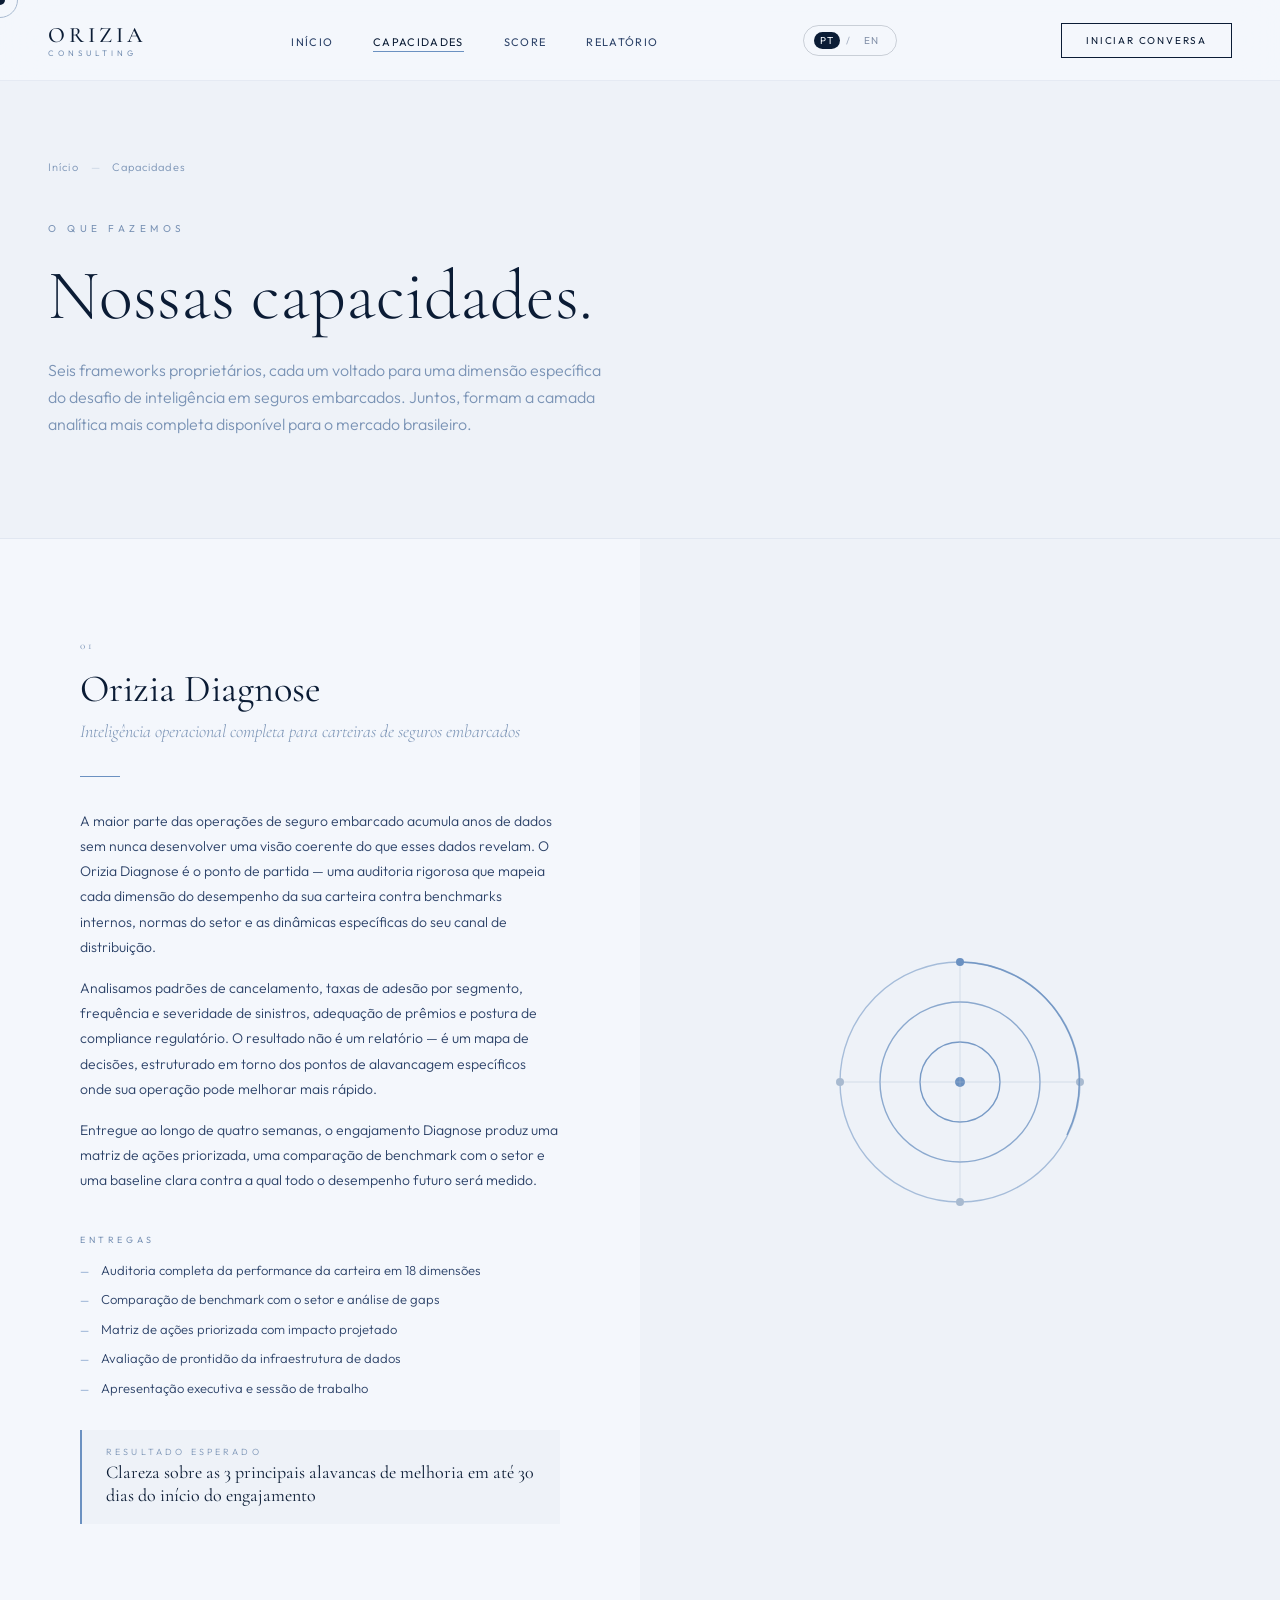
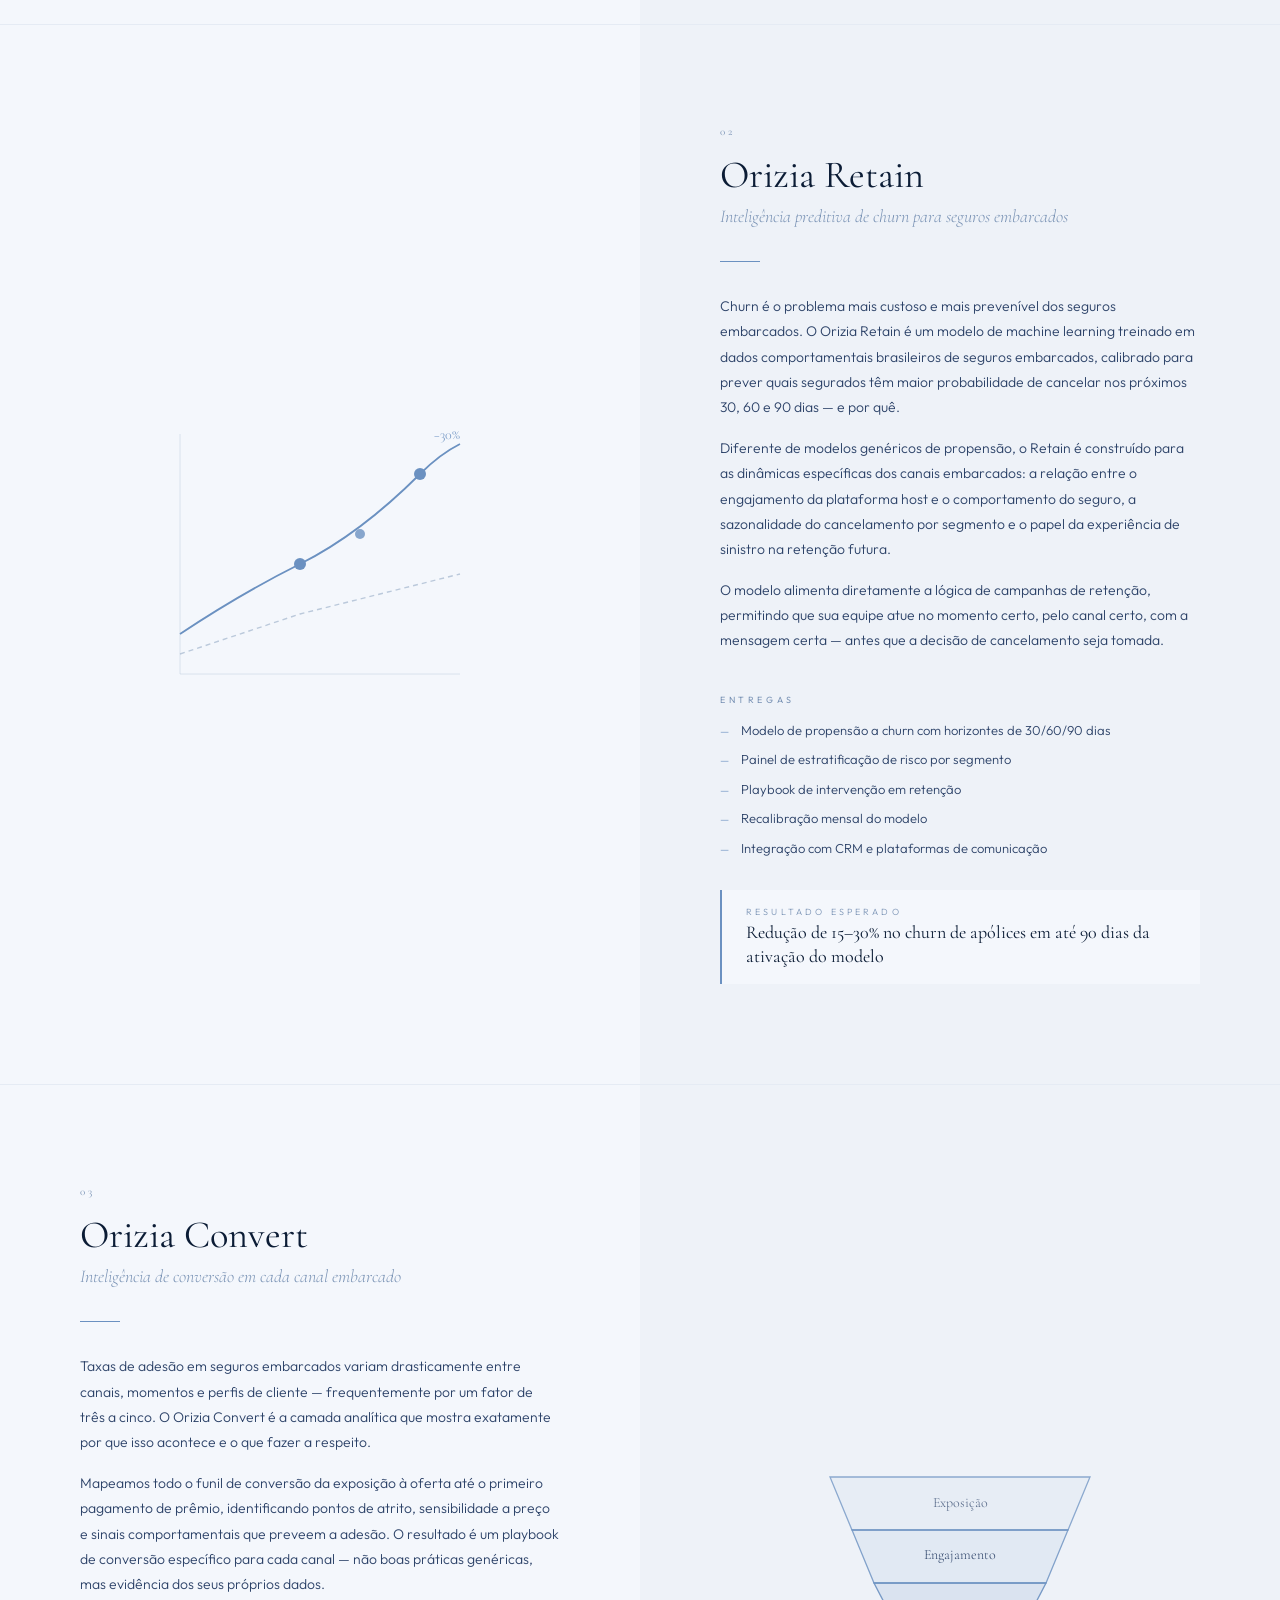
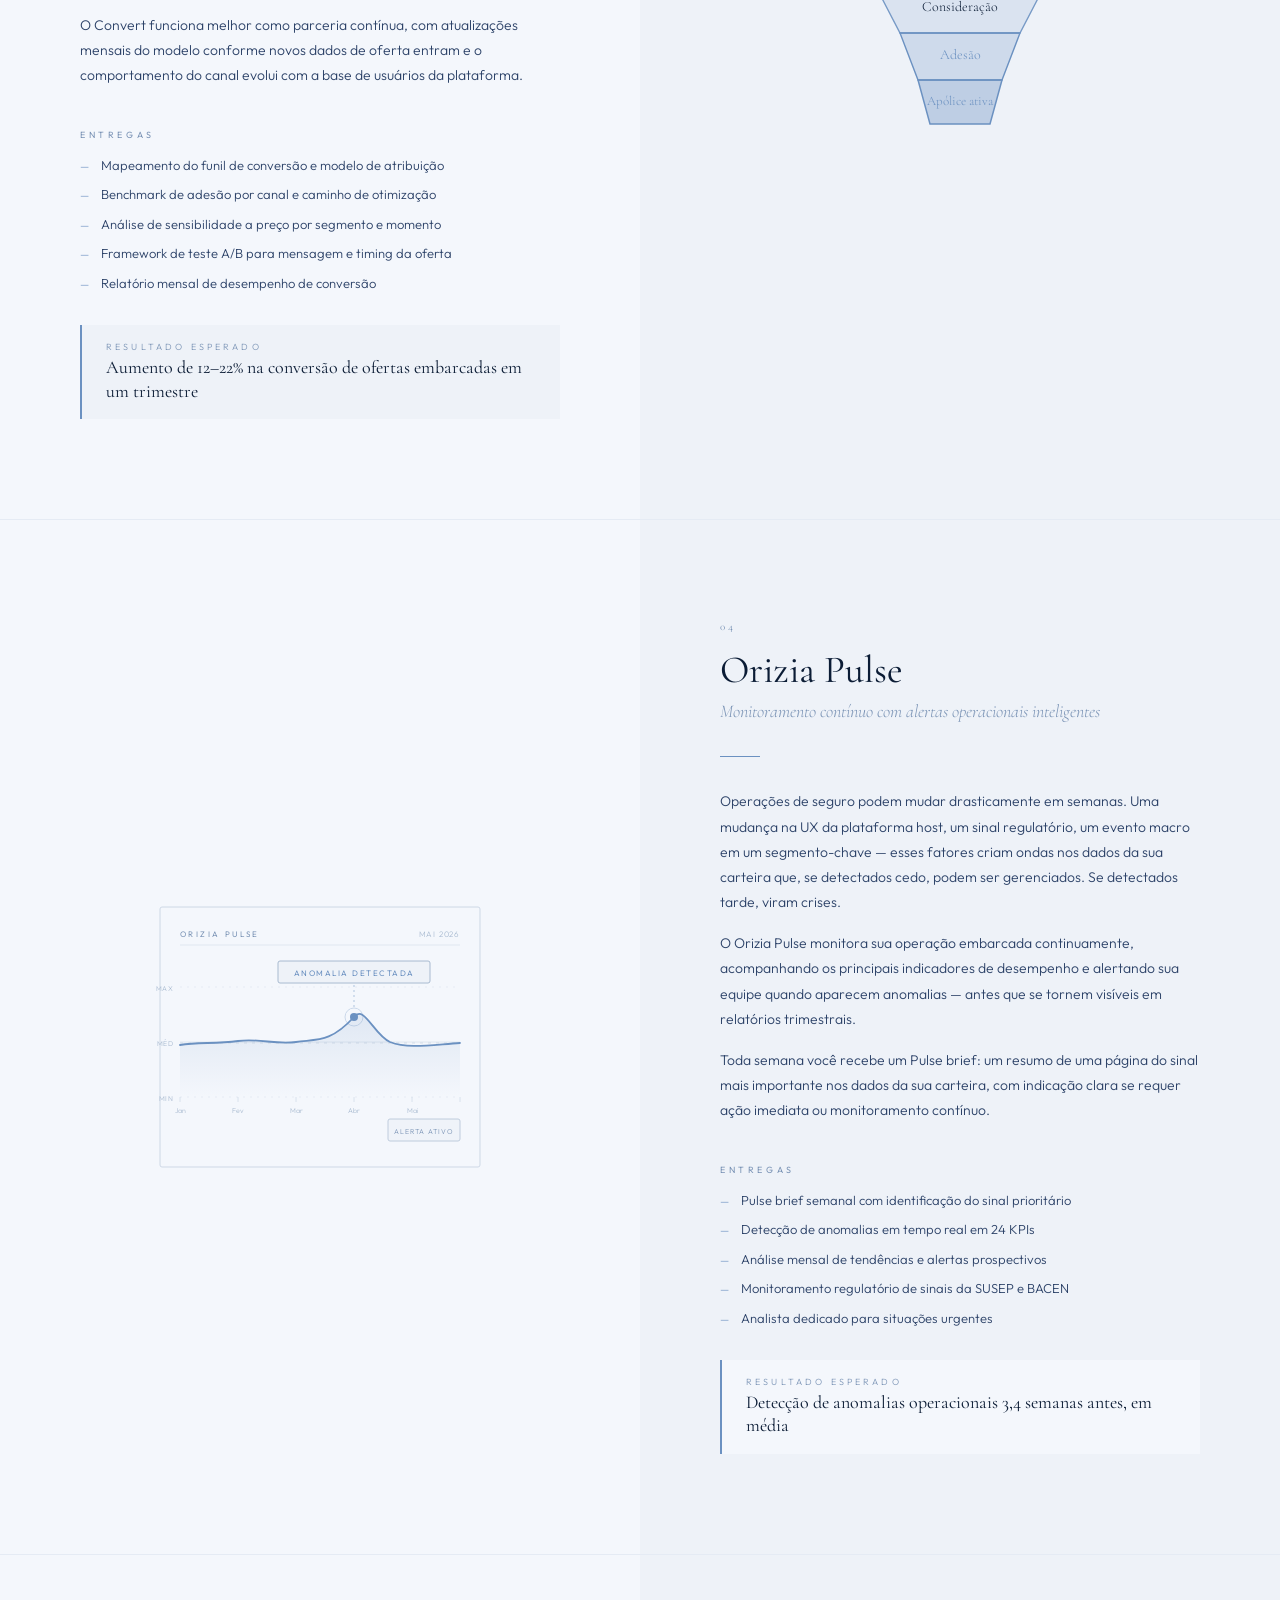
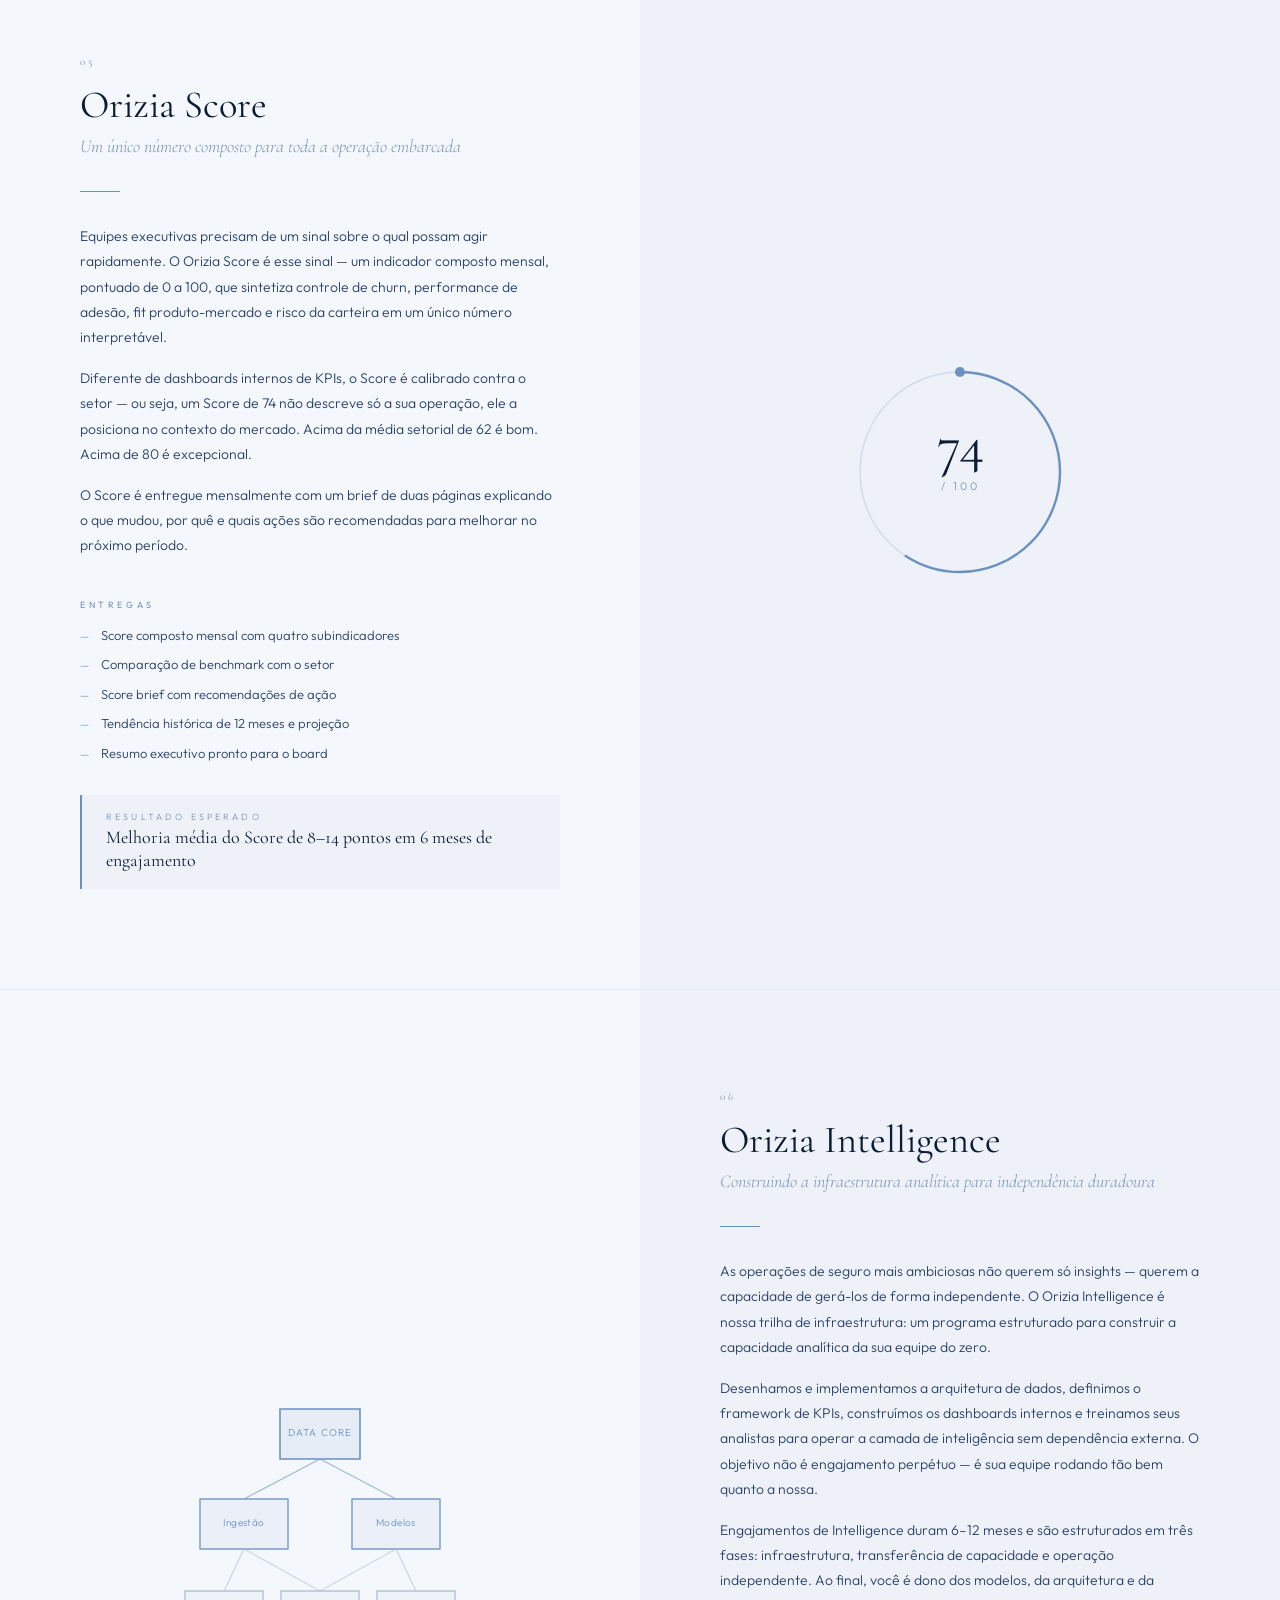
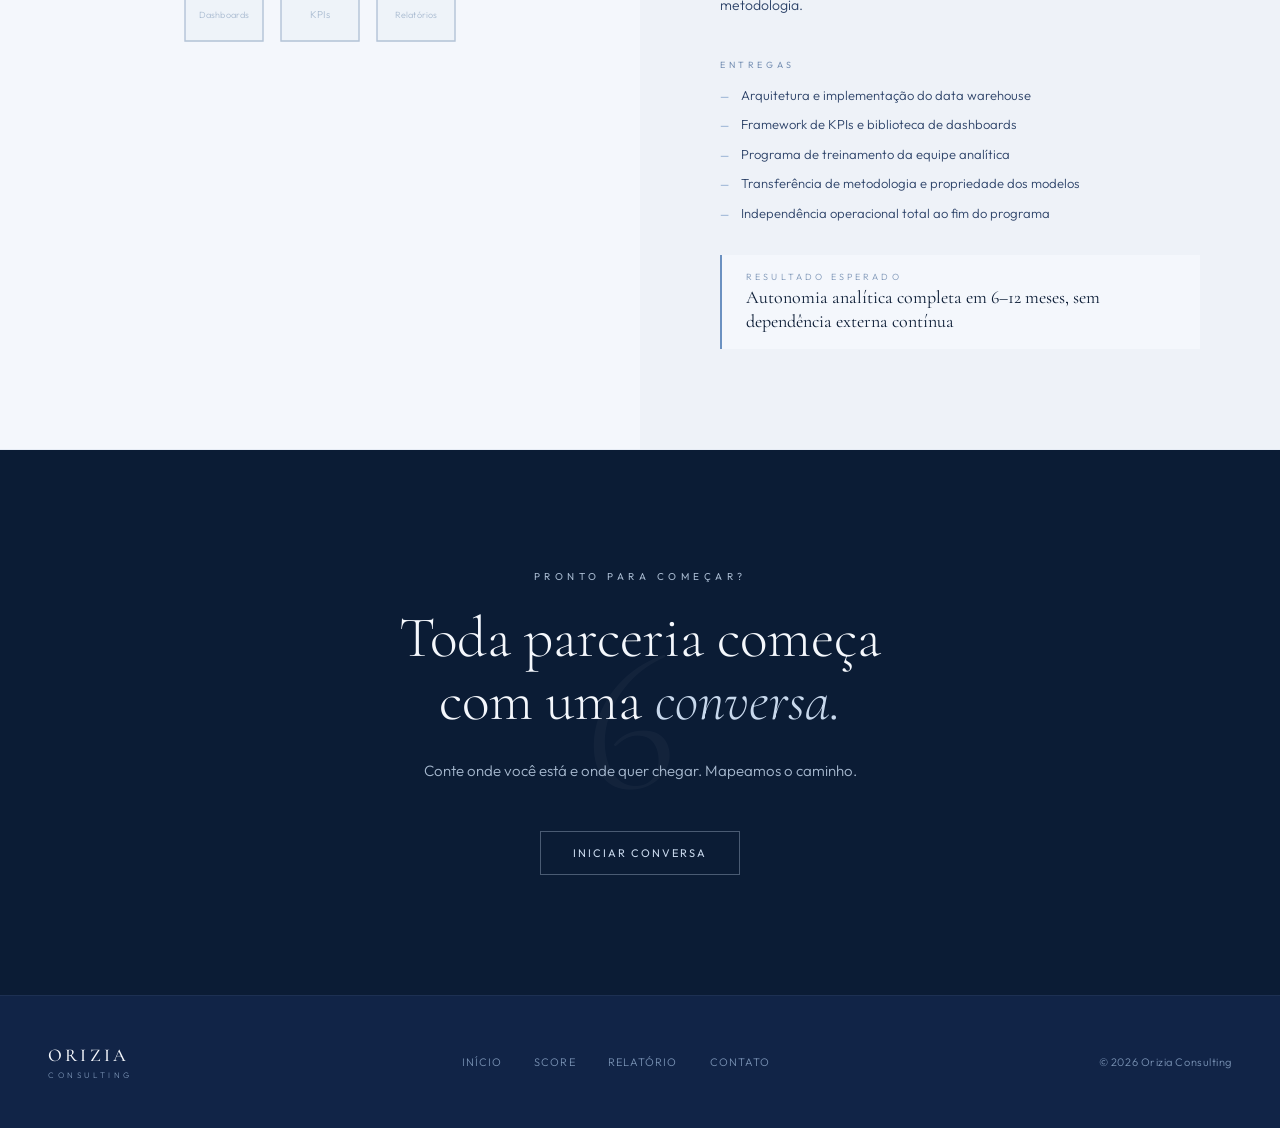
==== pages/capabilities.html @ e95c4259 "feat: initial release — Orizia Consulting website" ====
<!DOCTYPE html>
<html lang="pt-BR">
<head>
  <meta charset="UTF-8">
  <meta name="viewport" content="width=device-width, initial-scale=1.0">
  <title>Nossas Capacidades — Orizia Consulting</title>
  <meta name="description" content="Seis frameworks proprietários para inteligência em seguros embarcados no Brasil.">
  <style>
    :root{--navy:#0B1C35;--cream:#EEF2F8;--white:#F4F7FC;--text-dark:#0B1C35;--text-muted:#7A93B5}
    *,*::before,*::after{box-sizing:border-box;margin:0;padding:0}
    html{cursor:none}
    body{font-family:'Outfit',sans-serif;background:var(--cream)}
  </style>
  <link rel="preconnect" href="https://fonts.googleapis.com">
  <link rel="preconnect" href="https://fonts.gstatic.com" crossorigin>
  <link rel="stylesheet" href="https://fonts.googleapis.com/css2?family=Cormorant+Garamond:ital,wght@0,300;0,400;0,500;0,600;1,300;1,400;1,500;1,600&family=Outfit:wght@200;300;400;500&display=swap">
  <link rel="stylesheet" href="../css/main.css">
  <link rel="stylesheet" href="../css/nav.css">
  <link rel="stylesheet" href="../css/animations.css">
  <link rel="stylesheet" href="../css/pages/capabilities.css">
</head>
<body>

  <div class="page-transition-overlay"></div>
  <div class="cursor-dot"></div>
  <div class="cursor-ring"></div>

  <nav class="nav" role="navigation" aria-label="Navegação principal">
    <div class="nav__inner">
      <a href="../index.html" class="nav__logo" aria-label="Orizia — Início">
        <span class="nav__logo-name">ORIZIA</span>
        <span class="nav__logo-sub">Consulting</span>
      </a>
      <ul class="nav__links">
        <li><a href="../index.html" class="nav__link">Início</a></li>
        <li><a href="capabilities.html" class="nav__link active">Capacidades</a></li>
        <li><a href="score.html" class="nav__link">Score</a></li>
        <li><a href="report.html" class="nav__link">Relatório</a></li>
      </ul>
      <button class="nav__lang" data-lang-toggle type="button" aria-label="Trocar idioma">
        <span class="nav__lang-opt active" data-lang-pt>PT</span>
        <span class="nav__lang-sep">/</span>
        <span class="nav__lang-opt" data-lang-en>EN</span>
      </button>
      <a href="contact.html" class="nav__cta">Iniciar conversa</a>
      <button class="nav__hamburger" aria-label="Abrir menu">
        <span class="nav__hamburger-line"></span>
        <span class="nav__hamburger-line"></span>
        <span class="nav__hamburger-line"></span>
      </button>
    </div>
  </nav>

  <div class="nav__mobile-overlay" role="dialog" aria-modal="true" aria-label="Navegação mobile">
    <ul class="nav__mobile-links">
      <li><a href="../index.html" class="nav__mobile-link">Início</a></li>
      <li><a href="capabilities.html" class="nav__mobile-link">Capacidades</a></li>
      <li><a href="score.html" class="nav__mobile-link">Score</a></li>
      <li><a href="report.html" class="nav__mobile-link">Relatório</a></li>
    </ul>
    <a href="contact.html" class="nav__mobile-cta">Iniciar conversa</a>
    <div class="nav__mobile-bottom">
      <span class="nav__mobile-bottom-label">Contato</span>
      <a href="mailto:contato@orizia.com.br" class="nav__mobile-bottom-email">contato@orizia.com.br</a>
    </div>
  </div>

  <!-- HERO -->
  <section class="page-hero">
    <div class="container">
      <nav class="page-hero__breadcrumb" aria-label="Breadcrumb">
        <a href="../index.html" class="page-hero__breadcrumb-item">Início</a>
        <span class="page-hero__breadcrumb-sep" aria-hidden="true">—</span>
        <span class="page-hero__breadcrumb-item" aria-current="page">Capacidades</span>
      </nav>
      <p class="eyebrow eyebrow--dark" style="margin-bottom:24px;">O que fazemos</p>
      <h1 class="page-hero__title reveal">Nossas capacidades.</h1>
      <p class="page-hero__subtitle reveal reveal-delay-1">
        Seis frameworks proprietários, cada um voltado para uma dimensão específica do desafio de inteligência em seguros embarcados. Juntos, formam a camada analítica mais completa disponível para o mercado brasileiro.
      </p>
    </div>
  </section>

  <!-- CAPABILITIES LIST -->
  <main class="capabilities-list">

    <!-- 01 Diagnose -->
    <article class="capability-section" aria-labelledby="cap-diagnose">
      <div class="capability-section__content">
        <p class="capability-section__number">01</p>
        <h2 class="capability-section__name" id="cap-diagnose">Orizia Diagnose</h2>
        <p class="capability-section__tagline">Inteligência operacional completa para carteiras de seguros embarcados</p>
        <div class="capability-section__divider" aria-hidden="true"></div>
        <div class="capability-section__desc">
          <p class="capability-section__para">A maior parte das operações de seguro embarcado acumula anos de dados sem nunca desenvolver uma visão coerente do que esses dados revelam. O Orizia Diagnose é o ponto de partida — uma auditoria rigorosa que mapeia cada dimensão do desempenho da sua carteira contra benchmarks internos, normas do setor e as dinâmicas específicas do seu canal de distribuição.</p>
          <p class="capability-section__para">Analisamos padrões de cancelamento, taxas de adesão por segmento, frequência e severidade de sinistros, adequação de prêmios e postura de compliance regulatório. O resultado não é um relatório — é um mapa de decisões, estruturado em torno dos pontos de alavancagem específicos onde sua operação pode melhorar mais rápido.</p>
          <p class="capability-section__para">Entregue ao longo de quatro semanas, o engajamento Diagnose produz uma matriz de ações priorizada, uma comparação de benchmark com o setor e uma baseline clara contra a qual todo o desempenho futuro será medido.</p>
        </div>
        <div class="capability-section__deliverables">
          <p class="deliverables-title">Entregas</p>
          <ul class="deliverables-list">
            <li>Auditoria completa da performance da carteira em 18 dimensões</li>
            <li>Comparação de benchmark com o setor e análise de gaps</li>
            <li>Matriz de ações priorizada com impacto projetado</li>
            <li>Avaliação de prontidão da infraestrutura de dados</li>
            <li>Apresentação executiva e sessão de trabalho</li>
          </ul>
        </div>
        <div class="capability-section__metric">
          <p class="metric-label">Resultado esperado</p>
          <p class="metric-value">Clareza sobre as 3 principais alavancas de melhoria em até 30 dias do início do engajamento</p>
        </div>
      </div>
      <div class="capability-section__visual" aria-hidden="true">
        <svg class="cap-svg" width="320" height="320" viewBox="0 0 320 320" fill="none" xmlns="http://www.w3.org/2000/svg">
          <circle cx="160" cy="160" r="120" stroke="#6B91C1" stroke-width="1.4" opacity="0.55"/>
          <circle cx="160" cy="160" r="80" stroke="#6B91C1" stroke-width="1.4" opacity="0.75"/>
          <circle cx="160" cy="160" r="40" stroke="#6B91C1" stroke-width="1.4" opacity="0.9"/>
          <circle cx="160" cy="160" r="5" fill="#6B91C1"/>
          <line x1="160" y1="40" x2="160" y2="280" stroke="#A8BAD0" stroke-width="1" opacity="0.4"/>
          <line x1="40" y1="160" x2="280" y2="160" stroke="#A8BAD0" stroke-width="1" opacity="0.4"/>
          <circle cx="160" cy="40" r="4" fill="#6B91C1"/>
          <circle cx="280" cy="160" r="4" fill="#A8BAD0"/>
          <circle cx="160" cy="280" r="4" fill="#A8BAD0"/>
          <circle cx="40" cy="160" r="4" fill="#A8BAD0"/>
          <path d="M 160 40 A 120 120 0 0 1 267 213" stroke="#6B91C1" stroke-width="1.5" opacity="0.85" fill="none"/>
        </svg>
      </div>
    </article>

    <!-- 02 Retain -->
    <article class="capability-section" aria-labelledby="cap-retain">
      <div class="capability-section__content">
        <p class="capability-section__number">02</p>
        <h2 class="capability-section__name" id="cap-retain">Orizia Retain</h2>
        <p class="capability-section__tagline">Inteligência preditiva de churn para seguros embarcados</p>
        <div class="capability-section__divider" aria-hidden="true"></div>
        <div class="capability-section__desc">
          <p class="capability-section__para">Churn é o problema mais custoso e mais prevenível dos seguros embarcados. O Orizia Retain é um modelo de machine learning treinado em dados comportamentais brasileiros de seguros embarcados, calibrado para prever quais segurados têm maior probabilidade de cancelar nos próximos 30, 60 e 90 dias — e por quê.</p>
          <p class="capability-section__para">Diferente de modelos genéricos de propensão, o Retain é construído para as dinâmicas específicas dos canais embarcados: a relação entre o engajamento da plataforma host e o comportamento do seguro, a sazonalidade do cancelamento por segmento e o papel da experiência de sinistro na retenção futura.</p>
          <p class="capability-section__para">O modelo alimenta diretamente a lógica de campanhas de retenção, permitindo que sua equipe atue no momento certo, pelo canal certo, com a mensagem certa — antes que a decisão de cancelamento seja tomada.</p>
        </div>
        <div class="capability-section__deliverables">
          <p class="deliverables-title">Entregas</p>
          <ul class="deliverables-list">
            <li>Modelo de propensão a churn com horizontes de 30/60/90 dias</li>
            <li>Painel de estratificação de risco por segmento</li>
            <li>Playbook de intervenção em retenção</li>
            <li>Recalibração mensal do modelo</li>
            <li>Integração com CRM e plataformas de comunicação</li>
          </ul>
        </div>
        <div class="capability-section__metric">
          <p class="metric-label">Resultado esperado</p>
          <p class="metric-value">Redução de 15–30% no churn de apólices em até 90 dias da ativação do modelo</p>
        </div>
      </div>
      <div class="capability-section__visual" aria-hidden="true">
        <svg class="cap-svg" width="320" height="280" viewBox="0 0 320 280" fill="none" xmlns="http://www.w3.org/2000/svg">
          <line x1="20" y1="260" x2="300" y2="260" stroke="#A8BAD0" stroke-width="1" opacity="0.35"/>
          <line x1="20" y1="20" x2="20" y2="260" stroke="#A8BAD0" stroke-width="1" opacity="0.35"/>
          <path d="M 20 240 Q 80 220 140 200 Q 200 185 260 170 Q 280 165 300 160" stroke="#A8BAD0" stroke-width="1.4" fill="none" opacity="0.75" stroke-dasharray="5 4"/>
          <path d="M 20 220 Q 80 180 140 150 Q 200 120 260 60 Q 280 40 300 30" stroke="#6B91C1" stroke-width="1.8" fill="none" opacity="1"/>
          <circle cx="140" cy="150" r="6" fill="#6B91C1"/>
          <circle cx="200" cy="120" r="5" fill="#6B91C1" opacity="0.8"/>
          <circle cx="260" cy="60" r="6" fill="#6B91C1"/>
          <text x="300" y="25" font-family="Cormorant Garamond" font-size="14" fill="#6B91C1" text-anchor="end">−30%</text>
        </svg>
      </div>
    </article>

    <!-- 03 Convert -->
    <article class="capability-section" aria-labelledby="cap-convert">
      <div class="capability-section__content">
        <p class="capability-section__number">03</p>
        <h2 class="capability-section__name" id="cap-convert">Orizia Convert</h2>
        <p class="capability-section__tagline">Inteligência de conversão em cada canal embarcado</p>
        <div class="capability-section__divider" aria-hidden="true"></div>
        <div class="capability-section__desc">
          <p class="capability-section__para">Taxas de adesão em seguros embarcados variam drasticamente entre canais, momentos e perfis de cliente — frequentemente por um fator de três a cinco. O Orizia Convert é a camada analítica que mostra exatamente por que isso acontece e o que fazer a respeito.</p>
          <p class="capability-section__para">Mapeamos todo o funil de conversão da exposição à oferta até o primeiro pagamento de prêmio, identificando pontos de atrito, sensibilidade a preço e sinais comportamentais que preveem a adesão. O resultado é um playbook de conversão específico para cada canal — não boas práticas genéricas, mas evidência dos seus próprios dados.</p>
          <p class="capability-section__para">O Convert funciona melhor como parceria contínua, com atualizações mensais do modelo conforme novos dados de oferta entram e o comportamento do canal evolui com a base de usuários da plataforma.</p>
        </div>
        <div class="capability-section__deliverables">
          <p class="deliverables-title">Entregas</p>
          <ul class="deliverables-list">
            <li>Mapeamento do funil de conversão e modelo de atribuição</li>
            <li>Benchmark de adesão por canal e caminho de otimização</li>
            <li>Análise de sensibilidade a preço por segmento e momento</li>
            <li>Framework de teste A/B para mensagem e timing da oferta</li>
            <li>Relatório mensal de desempenho de conversão</li>
          </ul>
        </div>
        <div class="capability-section__metric">
          <p class="metric-label">Resultado esperado</p>
          <p class="metric-value">Aumento de 12–22% na conversão de ofertas embarcadas em um trimestre</p>
        </div>
      </div>
      <div class="capability-section__visual" aria-hidden="true">
        <svg class="cap-svg" width="300" height="300" viewBox="0 0 300 300" fill="none">
          <!-- Connected trapezoid funnel — top to bottom -->
          <polygon points="20,25 280,25 258,78 42,78" fill="rgba(107,145,193,0.07)" stroke="#6B91C1" stroke-width="1.3" opacity="0.75"/>
          <polygon points="42,78 258,78 236,131 64,131" fill="rgba(107,145,193,0.12)" stroke="#6B91C1" stroke-width="1.3" opacity="0.82"/>
          <polygon points="64,131 236,131 210,181 90,181" fill="rgba(107,145,193,0.17)" stroke="#6B91C1" stroke-width="1.4" opacity="0.9"/>
          <polygon points="90,181 210,181 192,228 108,228" fill="rgba(107,145,193,0.25)" stroke="#6B91C1" stroke-width="1.4"/>
          <polygon points="108,228 192,228 180,272 120,272" fill="rgba(107,145,193,0.37)" stroke="#6B91C1" stroke-width="1.5"/>
          <!-- Labels -->
          <text x="150" y="52" font-family="Cormorant Garamond" font-size="14" fill="#2C4268" text-anchor="middle" dominant-baseline="middle" opacity="0.8">Exposição</text>
          <text x="150" y="104" font-family="Cormorant Garamond" font-size="14" fill="#2C4268" text-anchor="middle" dominant-baseline="middle">Engajamento</text>
          <text x="150" y="156" font-family="Cormorant Garamond" font-size="14" fill="#0B1C35" text-anchor="middle" dominant-baseline="middle">Consideração</text>
          <text x="150" y="204" font-family="Cormorant Garamond" font-size="14" fill="#6B91C1" text-anchor="middle" dominant-baseline="middle">Adesão</text>
          <text x="150" y="250" font-family="Cormorant Garamond" font-size="13" fill="#6B91C1" text-anchor="middle" dominant-baseline="middle">Apólice ativa</text>
        </svg>
      </div>
    </article>

    <!-- 04 Pulse -->
    <article class="capability-section" aria-labelledby="cap-pulse">
      <div class="capability-section__content">
        <p class="capability-section__number">04</p>
        <h2 class="capability-section__name" id="cap-pulse">Orizia Pulse</h2>
        <p class="capability-section__tagline">Monitoramento contínuo com alertas operacionais inteligentes</p>
        <div class="capability-section__divider" aria-hidden="true"></div>
        <div class="capability-section__desc">
          <p class="capability-section__para">Operações de seguro podem mudar drasticamente em semanas. Uma mudança na UX da plataforma host, um sinal regulatório, um evento macro em um segmento-chave — esses fatores criam ondas nos dados da sua carteira que, se detectados cedo, podem ser gerenciados. Se detectados tarde, viram crises.</p>
          <p class="capability-section__para">O Orizia Pulse monitora sua operação embarcada continuamente, acompanhando os principais indicadores de desempenho e alertando sua equipe quando aparecem anomalias — antes que se tornem visíveis em relatórios trimestrais.</p>
          <p class="capability-section__para">Toda semana você recebe um Pulse brief: um resumo de uma página do sinal mais importante nos dados da sua carteira, com indicação clara se requer ação imediata ou monitoramento contínuo.</p>
        </div>
        <div class="capability-section__deliverables">
          <p class="deliverables-title">Entregas</p>
          <ul class="deliverables-list">
            <li>Pulse brief semanal com identificação do sinal prioritário</li>
            <li>Detecção de anomalias em tempo real em 24 KPIs</li>
            <li>Análise mensal de tendências e alertas prospectivos</li>
            <li>Monitoramento regulatório de sinais da SUSEP e BACEN</li>
            <li>Analista dedicado para situações urgentes</li>
          </ul>
        </div>
        <div class="capability-section__metric">
          <p class="metric-label">Resultado esperado</p>
          <p class="metric-value">Detecção de anomalias operacionais 3,4 semanas antes, em média</p>
        </div>
      </div>
      <div class="capability-section__visual" aria-hidden="true">
        <svg class="cap-svg" width="360" height="300" viewBox="0 0 360 300" fill="none" xmlns="http://www.w3.org/2000/svg">

          <!-- Card shell -->
          <rect x="20" y="20" width="320" height="260" rx="2" fill="#F4F7FC" stroke="#A8BAD0" stroke-width="1" opacity="0.5"/>

          <!-- Card header -->
          <text x="40" y="50" font-family="Outfit" font-size="8" font-weight="400" fill="#7A93B5" letter-spacing="0.3em">ORIZIA PULSE</text>
          <text x="320" y="50" font-family="Outfit" font-size="8" fill="#A8BAD0" text-anchor="end" letter-spacing="0.1em">MAI 2026</text>
          <line x1="40" y1="58" x2="320" y2="58" stroke="#A8BAD0" stroke-width="1" opacity="0.25"/>

          <!-- Chart area: y 70–240, x 40–320 -->
          <!-- Horizontal guides -->
          <line x1="40" y1="100" x2="320" y2="100" stroke="#A8BAD0" stroke-width="1" opacity="0.18" stroke-dasharray="2 5"/>
          <line x1="40" y1="155" x2="320" y2="155" stroke="#A8BAD0" stroke-width="1" opacity="0.28"/>
          <line x1="40" y1="210" x2="320" y2="210" stroke="#A8BAD0" stroke-width="1" opacity="0.18" stroke-dasharray="2 5"/>

          <!-- Y labels -->
          <text x="33" y="104" font-family="Outfit" font-size="7" fill="#A8BAD0" text-anchor="end" letter-spacing="0.05em">MAX</text>
          <text x="33" y="159" font-family="Outfit" font-size="7" fill="#A8BAD0" text-anchor="end" letter-spacing="0.05em">MÉD</text>
          <text x="33" y="214" font-family="Outfit" font-size="7" fill="#A8BAD0" text-anchor="end" letter-spacing="0.05em">MIN</text>

          <!-- X axis ticks -->
          <line x1="40" y1="210" x2="40" y2="215" stroke="#A8BAD0" stroke-width="1" opacity="0.35"/>
          <line x1="98" y1="210" x2="98" y2="215" stroke="#A8BAD0" stroke-width="1" opacity="0.35"/>
          <line x1="156" y1="210" x2="156" y2="215" stroke="#A8BAD0" stroke-width="1" opacity="0.35"/>
          <line x1="214" y1="210" x2="214" y2="215" stroke="#A8BAD0" stroke-width="1" opacity="0.35"/>
          <line x1="272" y1="210" x2="272" y2="215" stroke="#A8BAD0" stroke-width="1" opacity="0.35"/>
          <line x1="320" y1="210" x2="320" y2="215" stroke="#A8BAD0" stroke-width="1" opacity="0.35"/>
          <text x="40" y="226" font-family="Outfit" font-size="7" fill="#A8BAD0" text-anchor="middle">Jan</text>
          <text x="98" y="226" font-family="Outfit" font-size="7" fill="#A8BAD0" text-anchor="middle">Fev</text>
          <text x="156" y="226" font-family="Outfit" font-size="7" fill="#A8BAD0" text-anchor="middle">Mar</text>
          <text x="214" y="226" font-family="Outfit" font-size="7" fill="#A8BAD0" text-anchor="middle">Abr</text>
          <text x="272" y="226" font-family="Outfit" font-size="7" fill="#A8BAD0" text-anchor="middle">Mai</text>

          <!-- Area fill under signal -->
          <path d="M40 158 C58 155 75 157 98 154 C120 151 135 158 156 155 C177 152 190 156 214 130 C224 117 234 148 250 155 C268 162 290 158 320 156 L320 210 L40 210 Z" fill="url(#pulseGrad)" opacity="0.18"/>
          <defs>
            <linearGradient id="pulseGrad" x1="180" y1="110" x2="180" y2="210" gradientUnits="userSpaceOnUse">
              <stop offset="0%" stop-color="#6B91C1"/>
              <stop offset="100%" stop-color="#6B91C1" stop-opacity="0"/>
            </linearGradient>
          </defs>

          <!-- Baseline dashed -->
          <path d="M40 156 L320 156" stroke="#A8BAD0" stroke-width="1" opacity="0.4" stroke-dasharray="3 5"/>

          <!-- Signal line -->
          <path d="M40 158 C58 155 75 157 98 154 C120 151 135 158 156 155 C177 152 190 156 214 130 C224 117 234 148 250 155 C268 162 290 158 320 156" stroke="#6B91C1" stroke-width="1.8" fill="none" stroke-linecap="round" stroke-linejoin="round"/>

          <!-- Anomaly dot at peak -->
          <circle cx="214" cy="130" r="4" fill="#6B91C1"/>
          <circle cx="214" cy="130" r="9" fill="none" stroke="#6B91C1" stroke-width="1" opacity="0.3"/>

          <!-- Callout line -->
          <line x1="214" y1="120" x2="214" y2="94" stroke="#6B91C1" stroke-width="1" opacity="0.5" stroke-dasharray="2 3"/>

          <!-- Callout badge -->
          <rect x="138" y="74" width="152" height="22" rx="2" fill="#EEF2F8" stroke="#A8BAD0" stroke-width="1"/>
          <text x="214" y="89" font-family="Outfit" font-size="8" font-weight="400" fill="#6B91C1" text-anchor="middle" letter-spacing="1.5">ANOMALIA DETECTADA</text>

          <!-- Score chip bottom-right -->
          <rect x="248" y="232" width="72" height="22" rx="2" fill="#EEF2F8" stroke="#A8BAD0" stroke-width="1" opacity="0.7"/>
          <text x="284" y="247" font-family="Outfit" font-size="7" fill="#7A93B5" text-anchor="middle" letter-spacing="0.15em">ALERTA ATIVO</text>

        </svg>
      </div>
    </article>

    <!-- 05 Score -->
    <article class="capability-section" aria-labelledby="cap-score">
      <div class="capability-section__content">
        <p class="capability-section__number">05</p>
        <h2 class="capability-section__name" id="cap-score">Orizia Score</h2>
        <p class="capability-section__tagline">Um único número composto para toda a operação embarcada</p>
        <div class="capability-section__divider" aria-hidden="true"></div>
        <div class="capability-section__desc">
          <p class="capability-section__para">Equipes executivas precisam de um sinal sobre o qual possam agir rapidamente. O Orizia Score é esse sinal — um indicador composto mensal, pontuado de 0 a 100, que sintetiza controle de churn, performance de adesão, fit produto-mercado e risco da carteira em um único número interpretável.</p>
          <p class="capability-section__para">Diferente de dashboards internos de KPIs, o Score é calibrado contra o setor — ou seja, um Score de 74 não descreve só a sua operação, ele a posiciona no contexto do mercado. Acima da média setorial de 62 é bom. Acima de 80 é excepcional.</p>
          <p class="capability-section__para">O Score é entregue mensalmente com um brief de duas páginas explicando o que mudou, por quê e quais ações são recomendadas para melhorar no próximo período.</p>
        </div>
        <div class="capability-section__deliverables">
          <p class="deliverables-title">Entregas</p>
          <ul class="deliverables-list">
            <li>Score composto mensal com quatro subindicadores</li>
            <li>Comparação de benchmark com o setor</li>
            <li>Score brief com recomendações de ação</li>
            <li>Tendência histórica de 12 meses e projeção</li>
            <li>Resumo executivo pronto para o board</li>
          </ul>
        </div>
        <div class="capability-section__metric">
          <p class="metric-label">Resultado esperado</p>
          <p class="metric-value">Melhoria média do Score de 8–14 pontos em 6 meses de engajamento</p>
        </div>
      </div>
      <div class="capability-section__visual" aria-hidden="true">
        <svg class="cap-svg" width="260" height="260" viewBox="0 0 260 260" fill="none">
          <circle cx="130" cy="130" r="100" fill="none" stroke="rgba(168,186,208,0.4)" stroke-width="1.4"/>
          <circle cx="130" cy="130" r="100" fill="none" stroke="#6B91C1" stroke-width="2.4"
            stroke-dasharray="502" stroke-dashoffset="130"
            transform="rotate(-90 130 130)"/>
          <text x="130" y="120" font-family="Cormorant Garamond" font-size="56" font-weight="400" fill="#0B1C35" text-anchor="middle">74</text>
          <text x="130" y="148" font-family="Outfit" font-size="11" fill="#7A93B5" text-anchor="middle" letter-spacing="3">/ 100</text>
          <circle cx="130" cy="30" r="5" fill="#6B91C1"/>
        </svg>
      </div>
    </article>

    <!-- 06 Intelligence -->
    <article class="capability-section" aria-labelledby="cap-intelligence">
      <div class="capability-section__content">
        <p class="capability-section__number">06</p>
        <h2 class="capability-section__name" id="cap-intelligence">Orizia Intelligence</h2>
        <p class="capability-section__tagline">Construindo a infraestrutura analítica para independência duradoura</p>
        <div class="capability-section__divider" aria-hidden="true"></div>
        <div class="capability-section__desc">
          <p class="capability-section__para">As operações de seguro mais ambiciosas não querem só insights — querem a capacidade de gerá-los de forma independente. O Orizia Intelligence é nossa trilha de infraestrutura: um programa estruturado para construir a capacidade analítica da sua equipe do zero.</p>
          <p class="capability-section__para">Desenhamos e implementamos a arquitetura de dados, definimos o framework de KPIs, construímos os dashboards internos e treinamos seus analistas para operar a camada de inteligência sem dependência externa. O objetivo não é engajamento perpétuo — é sua equipe rodando tão bem quanto a nossa.</p>
          <p class="capability-section__para">Engajamentos de Intelligence duram 6–12 meses e são estruturados em três fases: infraestrutura, transferência de capacidade e operação independente. Ao final, você é dono dos modelos, da arquitetura e da metodologia.</p>
        </div>
        <div class="capability-section__deliverables">
          <p class="deliverables-title">Entregas</p>
          <ul class="deliverables-list">
            <li>Arquitetura e implementação do data warehouse</li>
            <li>Framework de KPIs e biblioteca de dashboards</li>
            <li>Programa de treinamento da equipe analítica</li>
            <li>Transferência de metodologia e propriedade dos modelos</li>
            <li>Independência operacional total ao fim do programa</li>
          </ul>
        </div>
        <div class="capability-section__metric">
          <p class="metric-label">Resultado esperado</p>
          <p class="metric-value">Autonomia analítica completa em 6–12 meses, sem dependência externa contínua</p>
        </div>
      </div>
      <div class="capability-section__visual" aria-hidden="true">
        <svg class="cap-svg" style="direction:ltr" width="300" height="300" viewBox="0 0 300 300" fill="none">
          <!-- Top: DATA CORE -->
          <rect x="110" y="40" width="80" height="50" stroke="#6B91C1" stroke-width="1.6" fill="rgba(107,145,193,0.1)"/>
          <!-- Mid-level: Ingestão | Modelos -->
          <rect x="30" y="130" width="88" height="50" stroke="#6B91C1" stroke-width="1.4" fill="rgba(107,145,193,0.07)" opacity="0.9"/>
          <rect x="182" y="130" width="88" height="50" stroke="#6B91C1" stroke-width="1.4" fill="rgba(107,145,193,0.07)" opacity="0.9"/>
          <!-- Bottom row: Dashboards | KPIs | Relatórios -->
          <rect x="15" y="222" width="78" height="50" stroke="#A8BAD0" stroke-width="1.4" fill="rgba(168,186,208,0.08)" opacity="0.85"/>
          <rect x="111" y="222" width="78" height="50" stroke="#A8BAD0" stroke-width="1.4" fill="rgba(168,186,208,0.08)" opacity="0.85"/>
          <rect x="207" y="222" width="78" height="50" stroke="#A8BAD0" stroke-width="1.4" fill="rgba(168,186,208,0.08)" opacity="0.85"/>
          <!-- Connectors top → mid -->
          <line x1="150" y1="90" x2="74" y2="130" stroke="#6B91C1" stroke-width="1.2" opacity="0.6"/>
          <line x1="150" y1="90" x2="226" y2="130" stroke="#6B91C1" stroke-width="1.2" opacity="0.6"/>
          <!-- Connectors mid-left → bottom -->
          <line x1="74" y1="180" x2="54" y2="222" stroke="#A8BAD0" stroke-width="1.2" opacity="0.55"/>
          <line x1="74" y1="180" x2="150" y2="222" stroke="#A8BAD0" stroke-width="1.2" opacity="0.5"/>
          <!-- Connectors mid-right → bottom -->
          <line x1="226" y1="180" x2="246" y2="222" stroke="#A8BAD0" stroke-width="1.2" opacity="0.55"/>
          <line x1="226" y1="180" x2="150" y2="222" stroke="#A8BAD0" stroke-width="1.2" opacity="0.5"/>
          <!-- Labels -->
          <text x="150" y="65" font-family="Outfit" font-size="10" fill="#6B91C1" text-anchor="middle" dominant-baseline="middle" letter-spacing="1.2">DATA CORE</text>
          <text x="74" y="155" font-family="Outfit" font-size="10" fill="#6B91C1" text-anchor="middle" dominant-baseline="middle" letter-spacing="0.4">Ingestão</text>
          <text x="226" y="155" font-family="Outfit" font-size="10" fill="#6B91C1" text-anchor="middle" dominant-baseline="middle" letter-spacing="0.4">Modelos</text>
          <text x="54" y="247" font-family="Outfit" font-size="9" fill="#A8BAD0" text-anchor="middle" dominant-baseline="middle" letter-spacing="0.2">Dashboards</text>
          <text x="150" y="247" font-family="Outfit" font-size="10" fill="#A8BAD0" text-anchor="middle" dominant-baseline="middle" letter-spacing="0.4">KPIs</text>
          <text x="246" y="247" font-family="Outfit" font-size="9" fill="#A8BAD0" text-anchor="middle" dominant-baseline="middle" letter-spacing="0.2">Relatórios</text>
        </svg>
      </div>
    </article>

  </main>

  <!-- CTA -->
  <section style="background:var(--navy);padding:120px 0;text-align:center;position:relative;overflow:hidden;" aria-labelledby="cap-cta-title">
    <div style="position:absolute;inset:0;font-family:'Cormorant Garamond',serif;font-size:200px;font-weight:300;color:var(--white);opacity:0.03;display:flex;align-items:center;justify-content:center;letter-spacing:0.1em;user-select:none;" aria-hidden="true">6</div>
    <div class="container" style="position:relative;z-index:1;">
      <p class="eyebrow" style="margin-bottom:24px;" data-en="Ready to begin?">Pronto para começar?</p>
      <h2 style="font-family:'Cormorant Garamond',serif;font-size:clamp(44px,4.5vw,68px);font-weight:300;color:var(--white);line-height:1.1;margin-bottom:24px;" id="cap-cta-title"
          data-en-html="Every engagement starts<br>with a <em style=&quot;font-style:italic;color:var(--silver-light);&quot;>conversation.</em>">
        Toda parceria começa<br>com uma <em style="font-style:italic;color:var(--silver-light);">conversa.</em>
      </h2>
      <p style="font-size:15px;font-weight:300;color:var(--silver);line-height:1.7;max-width:480px;margin:0 auto 48px;" data-en="Tell us where you are and where you want to go. We'll map the path.">Conte onde você está e onde quer chegar. Mapeamos o caminho.</p>
      <a href="contact.html" class="btn btn--silver">Iniciar conversa</a>
    </div>
  </section>

  <footer style="background:var(--navy-mid);padding:48px 0;border-top:1px solid rgba(168,186,208,0.08);">
    <div class="container" style="display:flex;justify-content:space-between;align-items:center;flex-wrap:wrap;gap:24px;">
      <a href="../index.html" style="display:flex;flex-direction:column;gap:4px;text-decoration:none;">
        <span style="font-family:'Cormorant Garamond',serif;font-size:18px;font-weight:500;letter-spacing:0.18em;color:var(--white);">ORIZIA</span>
        <span style="font-size:8px;letter-spacing:0.45em;text-transform:uppercase;color:var(--text-muted);">Consulting</span>
      </a>
      <nav style="display:flex;gap:32px;" aria-label="Navegação do rodapé">
        <a href="../index.html" style="font-size:11px;letter-spacing:0.1em;color:var(--text-muted);text-transform:uppercase;">Início</a>
        <a href="score.html" style="font-size:11px;letter-spacing:0.1em;color:var(--text-muted);text-transform:uppercase;">Score</a>
        <a href="report.html" style="font-size:11px;letter-spacing:0.1em;color:var(--text-muted);text-transform:uppercase;">Relatório</a>
        <a href="contact.html" style="font-size:11px;letter-spacing:0.1em;color:var(--text-muted);text-transform:uppercase;">Contato</a>
      </nav>
      <p style="font-size:11px;color:var(--text-muted);letter-spacing:0.05em;">© 2026 Orizia Consulting</p>
    </div>
  </footer>

  <script defer src="../js/i18n.js"></script>
  <script defer src="../js/main.js"></script>
  <script defer src="../js/animations.js"></script>
</body>
</html>
---- css/main.css ----
@import url('https://fonts.googleapis.com/css2?family=Cormorant+Garamond:ital,wght@0,300;0,400;0,500;0,600;1,300;1,400;1,500;1,600&family=Outfit:wght@200;300;400;500&display=swap');

*, *::before, *::after {
  box-sizing: border-box;
  margin: 0;
  padding: 0;
}

:root {
  --navy: #0B1C35;
  --navy-mid: #112447;
  --navy-light: #1A3260;
  --silver: #A8BAD0;
  --silver-light: #C8D8EC;
  --silver-bright: #E2EBF5;
  --white: #F4F7FC;
  --cream: #EEF2F8;
  --accent: #6B91C1;
  --text-dark: #0B1C35;
  --text-mid: #2C4268;
  --text-muted: #7A93B5;
  --line: rgba(168,186,208,0.2);
  --ease: cubic-bezier(0.4, 0, 0.2, 1);
  --ease-out: cubic-bezier(0, 0, 0.2, 1);
}

html {
  font-size: 16px;
  scroll-behavior: smooth;
  -webkit-font-smoothing: antialiased;
  -moz-osx-font-smoothing: grayscale;
  cursor: none;
}

body {
  font-family: 'Outfit', sans-serif;
  font-weight: 300;
  color: var(--text-dark);
  background: var(--white);
  overflow-x: hidden;
}

body.no-scroll {
  overflow: hidden;
}

/* Dark-themed pages (contact, score, etc.) */
body.page-dark {
  background: var(--navy);
  color: var(--white);
}
body.page-dark::selection,
body.page-dark *::selection {
  background: var(--accent);
  color: var(--white);
}

h1, h2, h3, h4, h5, h6 {
  font-family: 'Cormorant Garamond', serif;
  font-weight: 300;
  line-height: 1.1;
}

a {
  color: inherit;
  text-decoration: none;
  cursor: none;
}

img, svg {
  display: block;
  max-width: 100%;
}

button, input, textarea, select {
  font-family: 'Outfit', sans-serif;
  cursor: none;
}

.container {
  width: 100%;
  max-width: 1320px;
  margin: 0 auto;
  padding: 0 48px;
}

.eyebrow {
  font-family: 'Outfit', sans-serif;
  font-size: 10px;
  font-weight: 400;
  letter-spacing: 0.45em;
  text-transform: uppercase;
  color: var(--silver);
}

.eyebrow--dark {
  color: var(--text-muted);
}

.section-label {
  font-family: 'Outfit', sans-serif;
  font-size: 9px;
  font-weight: 400;
  letter-spacing: 0.5em;
  text-transform: uppercase;
  color: var(--text-muted);
}

.cormorant { font-family: 'Cormorant Garamond', serif; }
.outfit { font-family: 'Outfit', sans-serif; }

.btn {
  display: inline-flex;
  align-items: center;
  gap: 10px;
  padding: 14px 32px;
  font-family: 'Outfit', sans-serif;
  font-size: 11px;
  font-weight: 400;
  letter-spacing: 0.18em;
  text-transform: uppercase;
  border: 1px solid currentColor;
  transition: all 0.3s var(--ease);
  position: relative;
  overflow: hidden;
}

.btn::after {
  content: '';
  position: absolute;
  inset: 0;
  background: currentColor;
  transform: scaleX(0);
  transform-origin: left;
  transition: transform 0.3s var(--ease);
  z-index: -1;
}

.btn:hover {
  transform: translateY(-1px);
}

.btn:active {
  transform: translateY(0);
}

.btn--navy {
  color: var(--navy);
  border-color: var(--navy);
}

.btn--navy:hover {
  color: var(--white);
  background: var(--navy);
}

.btn--silver {
  color: var(--silver-light);
  border-color: rgba(168,186,208,0.4);
}

.btn--silver:hover {
  color: var(--navy);
  background: var(--silver-light);
  border-color: var(--silver-light);
}

.btn--ghost {
  color: var(--white);
  border-color: rgba(255,255,255,0.3);
}

.btn--ghost:hover {
  color: var(--navy);
  background: var(--white);
  border-color: var(--white);
}

.btn-arrow {
  display: inline-flex;
  align-items: center;
  gap: 8px;
  font-family: 'Outfit', sans-serif;
  font-size: 11px;
  font-weight: 400;
  letter-spacing: 0.18em;
  text-transform: uppercase;
  color: var(--accent);
  transition: gap 0.3s var(--ease);
}

.btn-arrow:hover {
  gap: 14px;
}

.btn-arrow::after {
  content: '→';
  font-size: 14px;
}

.separator {
  width: 100%;
  height: 1px;
  background: var(--line);
}

.text-accent { color: var(--accent); }
.text-muted { color: var(--text-muted); }
.text-silver { color: var(--silver); }
.text-silver-light { color: var(--silver-light); }

.italic { font-style: italic; }

section {
  position: relative;
}

@media (max-width: 1024px) {
  .container {
    padding: 0 32px;
  }
}

@media (max-width: 768px) {
  .container {
    padding: 0 24px;
  }
  /* Prevent horizontal scroll on small phones */
  html, body {
    max-width: 100%;
    overflow-x: hidden;
  }
  /* Tame oversize hero typography globally */
  h1 {
    word-break: break-word;
    hyphens: auto;
  }
  /* Buttons full-width on very small screens for tap comfort */
  .btn {
    width: auto;
    max-width: 100%;
  }
  /* Tame inline flex footers */
  footer .container {
    flex-direction: column;
    align-items: flex-start !important;
    text-align: left;
    gap: 20px !important;
  }
  footer nav {
    flex-wrap: wrap;
    gap: 16px 20px !important;
  }
}

@media (max-width: 480px) {
  .container {
    padding: 0 20px;
  }
}
---- css/nav.css ----
.nav {
  position: fixed;
  top: 0;
  left: 0;
  right: 0;
  z-index: 900;
  background: rgba(244,247,252,0.95);
  backdrop-filter: blur(20px);
  -webkit-backdrop-filter: blur(20px);
  border-bottom: 1px solid var(--line);
  transition: background 0.3s var(--ease), border-color 0.3s var(--ease);
}

.nav.scrolled {
  background: rgba(244,247,252,0.98);
}

.nav.nav--dark {
  background: rgba(11,28,53,0.96);
  border-bottom-color: rgba(168,186,208,0.12);
}

.nav.nav--dark.scrolled {
  background: rgba(11,28,53,0.98);
  border-bottom-color: rgba(168,186,208,0.12);
}

.nav__inner {
  display: flex;
  align-items: center;
  justify-content: space-between;
  height: 80px;
  padding: 0 48px;
}

.nav__logo {
  display: flex;
  flex-direction: column;
  line-height: 1;
  gap: 3px;
  transition: opacity 0.3s var(--ease);
}

.nav__logo:hover {
  opacity: 0.7;
}

.nav__logo-name {
  font-family: 'Cormorant Garamond', serif;
  font-size: 22px;
  font-weight: 500;
  letter-spacing: 0.18em;
  color: var(--text-dark);
  line-height: 1;
}

.nav--dark .nav__logo-name {
  color: var(--white);
}

.nav__logo-sub {
  font-family: 'Outfit', sans-serif;
  font-size: 8px;
  font-weight: 400;
  letter-spacing: 0.5em;
  text-transform: uppercase;
  color: var(--text-muted);
}

.nav--dark .nav__logo-sub {
  color: var(--silver);
}

.nav__links {
  display: flex;
  align-items: center;
  gap: 40px;
  list-style: none;
}

.nav__link {
  font-family: 'Outfit', sans-serif;
  font-size: 11px;
  font-weight: 400;
  letter-spacing: 0.12em;
  text-transform: uppercase;
  color: var(--text-mid);
  position: relative;
  padding-bottom: 2px;
}

.nav--dark .nav__link {
  color: var(--silver-light);
}

.nav__link::after {
  content: '';
  position: absolute;
  bottom: -1px;
  left: 0;
  width: 0;
  height: 1px;
  background: var(--accent);
  transition: width 0.3s var(--ease);
}

.nav__link:hover::after,
.nav__link.active::after {
  width: 100%;
}

.nav__link.active {
  color: var(--text-dark);
}

.nav--dark .nav__link.active {
  color: var(--white);
}

.nav__cta {
  font-family: 'Outfit', sans-serif;
  font-size: 10px;
  font-weight: 400;
  letter-spacing: 0.18em;
  text-transform: uppercase;
  color: var(--navy);
  border: 1px solid var(--navy);
  padding: 10px 24px;
  transition: all 0.3s var(--ease);
}

.nav--dark .nav__cta {
  color: var(--silver-light);
  border-color: rgba(168,186,208,0.4);
}

.nav__cta:hover {
  background: var(--navy);
  color: var(--white);
}

.nav--dark .nav__cta:hover {
  background: var(--silver-light);
  color: var(--navy);
  border-color: var(--silver-light);
}

.nav__hamburger {
  display: none;
  flex-direction: column;
  gap: 5px;
  background: none;
  border: none;
  padding: 4px;
  width: 32px;
  cursor: pointer;
}

.nav__hamburger-line {
  width: 100%;
  height: 1px;
  background: var(--text-dark);
  transition: all 0.3s var(--ease);
  transform-origin: center;
}

.nav--dark .nav__hamburger-line {
  background: var(--silver-light);
}

.nav__hamburger.open .nav__hamburger-line:nth-child(1) {
  transform: translateY(6px) rotate(45deg);
  background: var(--white);
}

.nav__hamburger.open .nav__hamburger-line:nth-child(2) {
  opacity: 0;
  transform: scaleX(0);
}

.nav__hamburger.open .nav__hamburger-line:nth-child(3) {
  transform: translateY(-6px) rotate(-45deg);
  background: var(--white);
}

.nav__mobile-overlay {
  position: fixed;
  inset: 0;
  z-index: 800;
  background: var(--navy);
  display: flex;
  flex-direction: column;
  align-items: center;
  justify-content: center;
  opacity: 0;
  pointer-events: none;
  transition: opacity 0.4s var(--ease);
}

.nav__mobile-overlay.open {
  opacity: 1;
  pointer-events: all;
}

.nav__mobile-links {
  list-style: none;
  display: flex;
  flex-direction: column;
  align-items: center;
  gap: 8px;
}

.nav__mobile-link {
  font-family: 'Cormorant Garamond', serif;
  font-size: 52px;
  font-weight: 300;
  color: var(--silver-light);
  letter-spacing: 0.04em;
  transition: color 0.3s var(--ease);
  opacity: 0;
  transform: translateY(20px);
  transition: opacity 0.4s var(--ease), transform 0.4s var(--ease), color 0.3s var(--ease);
}

.nav__mobile-overlay.open .nav__mobile-link {
  opacity: 1;
  transform: translateY(0);
}

.nav__mobile-overlay.open .nav__mobile-link:nth-child(1) { transition-delay: 0.05s; }
.nav__mobile-overlay.open .nav__mobile-link:nth-child(2) { transition-delay: 0.1s; }
.nav__mobile-overlay.open .nav__mobile-link:nth-child(3) { transition-delay: 0.15s; }
.nav__mobile-overlay.open .nav__mobile-link:nth-child(4) { transition-delay: 0.2s; }
.nav__mobile-overlay.open .nav__mobile-link:nth-child(5) { transition-delay: 0.25s; }

.nav__mobile-link:hover {
  color: var(--white);
}

.nav__mobile-cta {
  margin-top: 48px;
  font-family: 'Outfit', sans-serif;
  font-size: 11px;
  letter-spacing: 0.2em;
  text-transform: uppercase;
  color: var(--silver);
  border: 1px solid rgba(168,186,208,0.3);
  padding: 14px 36px;
  opacity: 0;
  transform: translateY(20px);
  transition: opacity 0.4s var(--ease) 0.3s, transform 0.4s var(--ease) 0.3s, background 0.3s var(--ease), color 0.3s var(--ease);
}

.nav__mobile-overlay.open .nav__mobile-cta {
  opacity: 1;
  transform: translateY(0);
}

.nav__mobile-cta:hover {
  background: var(--silver-light);
  color: var(--navy);
  border-color: var(--silver-light);
}

.nav__mobile-bottom {
  position: absolute;
  bottom: 48px;
  display: flex;
  flex-direction: column;
  align-items: center;
  gap: 6px;
  opacity: 0;
  transition: opacity 0.4s var(--ease) 0.35s;
}

.nav__mobile-overlay.open .nav__mobile-bottom {
  opacity: 1;
}

.nav__mobile-bottom-label {
  font-size: 8px;
  letter-spacing: 0.4em;
  text-transform: uppercase;
  color: var(--text-muted);
}

.nav__mobile-bottom-email {
  font-family: 'Cormorant Garamond', serif;
  font-size: 14px;
  color: var(--silver);
  letter-spacing: 0.04em;
}

@media (max-width: 1024px) {
  .nav__inner {
    padding: 0 32px;
  }

  .nav__links {
    gap: 28px;
  }
}

@media (max-width: 768px) {
  .nav__inner {
    padding: 0 24px;
  }

  .nav__links,
  .nav__cta {
    display: none;
  }

  .nav__hamburger {
    display: flex;
  }

  .nav__lang {
    margin-right: 12px;
    padding: 5px 9px;
    font-size: 9px;
    letter-spacing: 0.12em;
    gap: 4px;
  }
}

/* ── Language toggle ──────────────────────────────────── */
.nav__lang {
  display: inline-flex;
  align-items: center;
  gap: 6px;
  margin-right: 20px;
  padding: 6px 10px;
  background: transparent;
  border: 1px solid rgba(11,28,53,0.18);
  border-radius: 999px;
  cursor: pointer;
  font-family: 'Outfit', sans-serif;
  font-size: 10px;
  letter-spacing: 0.14em;
  text-transform: uppercase;
  color: var(--text-mid);
  transition: border-color 0.25s var(--ease), background 0.25s var(--ease);
}

.nav--dark .nav__lang {
  border-color: rgba(168,186,208,0.28);
  color: var(--silver-light);
}

.nav__lang:hover {
  border-color: var(--accent);
}

.nav__lang-opt {
  padding: 2px 6px;
  border-radius: 999px;
  transition: color 0.25s var(--ease), background 0.25s var(--ease);
  opacity: 0.55;
}

.nav__lang-opt.active {
  background: var(--navy);
  color: var(--white);
  opacity: 1;
}

.nav--dark .nav__lang-opt.active {
  background: var(--silver-light);
  color: var(--navy);
}

.nav__lang-sep {
  opacity: 0.4;
}

@media (max-width: 768px) {
  .nav__lang {
    margin-right: 12px;
    padding: 5px 8px;
    font-size: 9px;
  }
}
---- css/animations.css ----
.reveal,
.reveal-left,
.reveal-right,
.reveal-up {
  opacity: 0;
  transition: opacity 0.8s var(--ease), transform 0.8s var(--ease);
}

.reveal {
  transform: translateY(32px);
}

.reveal-left {
  transform: translateX(-40px);
}

.reveal-right {
  transform: translateX(40px);
}

.reveal-up {
  transform: translateY(48px);
}

.reveal.visible,
.reveal-left.visible,
.reveal-right.visible,
.reveal-up.visible {
  opacity: 1;
  transform: translate(0);
}

.reveal-delay-1 { transition-delay: 0.1s; }
.reveal-delay-2 { transition-delay: 0.2s; }
.reveal-delay-3 { transition-delay: 0.3s; }
.reveal-delay-4 { transition-delay: 0.4s; }
.reveal-delay-5 { transition-delay: 0.5s; }
.reveal-delay-6 { transition-delay: 0.6s; }

/* ── Capability section entrance ────────────────────── */
.capability-section {
  opacity: 0;
  transform: translateY(28px);
  transition: opacity 0.75s var(--ease), transform 0.75s var(--ease);
}
.capability-section.visible {
  opacity: 1;
  transform: translateY(0);
}

/* ── Card grid entrance (capability-card, inside-card, sample-card, indicator, method-step) ── */
.capability-card,
.inside-card,
.sample-card,
.indicator,
.method-step {
  opacity: 0;
  transform: translateY(24px);
  transition: opacity 0.6s var(--ease), transform 0.6s var(--ease);
}
.capability-card.card-visible,
.inside-card.card-visible,
.sample-card.card-visible,
.indicator.card-visible,
.method-step.card-visible {
  opacity: 1;
  transform: translateY(0);
}

@keyframes rotate-slow {
  from { transform: rotate(0deg); }
  to   { transform: rotate(360deg); }
}

@keyframes rotate-reverse {
  from { transform: rotate(360deg); }
  to   { transform: rotate(0deg); }
}

@keyframes pulse-dot {
  0%, 100% { transform: scale(1); opacity: 1; }
  50%       { transform: scale(1.4); opacity: 0.6; }
}

@keyframes fade-in {
  from { opacity: 0; }
  to   { opacity: 1; }
}

@keyframes slide-up {
  from { opacity: 0; transform: translateY(20px); }
  to   { opacity: 1; transform: translateY(0); }
}

@keyframes draw-line {
  from { width: 0; }
  to   { width: 100%; }
}

@keyframes count-up {
  from { opacity: 0; transform: translateY(10px); }
  to   { opacity: 1; transform: translateY(0); }
}

@keyframes gauge-fill {
  from { stroke-dashoffset: 502; }
}

@keyframes bar-fill {
  from { width: 0; }
}

@keyframes line-draw {
  from { stroke-dashoffset: 1000; }
  to   { stroke-dashoffset: 0; }
}

@keyframes check-draw {
  from { stroke-dashoffset: 40; }
  to   { stroke-dashoffset: 0; }
}

@keyframes circle-scale {
  from { transform: scale(0); opacity: 0; }
  to   { transform: scale(1); opacity: 1; }
}

.page-transition-overlay {
  position: fixed;
  inset: 0;
  background: var(--navy);
  z-index: 9999;
  pointer-events: none;
  opacity: 0;
  transform: none;
  will-change: opacity;
}

.page-transition-overlay.exit {
  animation: overlay-exit 0.22s linear forwards;
}

.page-transition-overlay.enter {
  animation: overlay-enter 0.32s ease-out forwards;
}

@keyframes overlay-exit {
  from { opacity: 0; }
  to   { opacity: 1; }
}

@keyframes overlay-enter {
  from { opacity: 1; }
  to   { opacity: 0; }
}

.cursor-dot {
  position: fixed;
  width: 10px;
  height: 10px;
  background: var(--navy);
  border-radius: 50%;
  pointer-events: none;
  z-index: 10000;
  transform: translate(-50%, -50%);
  transition: width 0.25s var(--ease),
              height 0.25s var(--ease),
              background 0.25s var(--ease);
  will-change: transform;
}

.cursor-ring {
  position: fixed;
  width: 36px;
  height: 36px;
  border: 1px solid var(--silver);
  border-radius: 50%;
  pointer-events: none;
  z-index: 9999;
  transform: translate(-50%, -50%);
  transition: width 0.3s var(--ease),
              height 0.3s var(--ease),
              border-color 0.3s var(--ease),
              opacity 0.3s var(--ease);
  will-change: transform;
}

.cursor-dot.hovering {
  width: 18px;
  height: 18px;
  background: var(--accent);
}

.cursor-ring.hovering {
  width: 54px;
  height: 54px;
  border-color: var(--accent);
  opacity: 0.6;
}

@media (hover: none) {
  .cursor-dot,
  .cursor-ring {
    display: none;
  }

  html {
    cursor: auto;
  }

  a, button, [role="button"] {
    cursor: pointer;
  }
}
---- css/pages/capabilities.css ----
.page-hero {
  background: var(--cream);
  padding: 160px 0 100px;
  border-bottom: 1px solid var(--line);
}

.page-hero__breadcrumb {
  display: flex;
  align-items: center;
  gap: 12px;
  margin-bottom: 48px;
}

.page-hero__breadcrumb-item {
  font-size: 11px;
  font-weight: 300;
  color: var(--text-muted);
  letter-spacing: 0.1em;
  transition: color 0.3s var(--ease);
}

.page-hero__breadcrumb-item:hover {
  color: var(--text-dark);
}

.page-hero__breadcrumb-sep {
  font-size: 11px;
  color: var(--line);
  color: var(--text-muted);
  opacity: 0.4;
}

.page-hero__title {
  font-size: clamp(52px, 5.5vw, 84px);
  font-weight: 300;
  color: var(--text-dark);
  line-height: 1.05;
  margin-bottom: 24px;
}

.page-hero__title em {
  font-style: italic;
  color: var(--text-muted);
}

.page-hero__subtitle {
  font-size: 16px;
  font-weight: 300;
  color: var(--text-muted);
  line-height: 1.7;
  max-width: 560px;
}

.capabilities-list {
  padding: 0;
}

.capability-section {
  display: grid;
  grid-template-columns: 1fr 1fr;
  min-height: 640px;
  border-bottom: 1px solid var(--line);
}

.capability-section:nth-child(even) {
  direction: rtl;
}

.capability-section:nth-child(even) > * {
  direction: ltr;
}

.capability-section__content {
  padding: 100px 80px;
  display: flex;
  flex-direction: column;
  justify-content: center;
  background: var(--white);
}

.capability-section:nth-child(even) .capability-section__content {
  background: var(--cream);
}

.capability-section__visual {
  display: flex;
  align-items: center;
  justify-content: center;
  background: var(--cream);
  position: relative;
  overflow: hidden;
  min-height: 400px;
}

.capability-section:nth-child(even) .capability-section__visual {
  background: var(--white);
}

.cap-svg {
  opacity: 1;
  transition: opacity 0.5s var(--ease), transform 0.5s var(--ease);
  max-width: 100%;
  height: auto;
}

.cap-svg * {
  vector-effect: non-scaling-stroke;
}

.capability-section:hover .cap-svg {
  transform: scale(1.03);
}

.capability-section__number {
  font-family: 'Cormorant Garamond', serif;
  font-size: 11px;
  font-weight: 400;
  letter-spacing: 0.25em;
  color: var(--text-muted);
  margin-bottom: 16px;
}

.capability-section__name {
  font-family: 'Cormorant Garamond', serif;
  font-size: clamp(36px, 3vw, 48px);
  font-weight: 400;
  color: var(--text-dark);
  line-height: 1.1;
  margin-bottom: 8px;
}

.capability-section__tagline {
  font-family: 'Cormorant Garamond', serif;
  font-size: 18px;
  font-style: italic;
  color: var(--text-muted);
  margin-bottom: 32px;
  line-height: 1.4;
}

.capability-section__divider {
  width: 40px;
  height: 1px;
  background: var(--accent);
  margin-bottom: 32px;
}

.capability-section__desc {
  display: flex;
  flex-direction: column;
  gap: 16px;
  margin-bottom: 40px;
}

.capability-section__para {
  font-size: 14px;
  font-weight: 300;
  color: var(--text-mid);
  line-height: 1.8;
}

.capability-section__deliverables {
  margin-bottom: 32px;
}

.deliverables-title {
  font-size: 9px;
  font-weight: 400;
  letter-spacing: 0.4em;
  text-transform: uppercase;
  color: var(--text-muted);
  margin-bottom: 16px;
}

.deliverables-list {
  list-style: none;
  display: flex;
  flex-direction: column;
  gap: 10px;
}

.deliverables-list li {
  display: flex;
  align-items: baseline;
  gap: 12px;
  font-size: 13px;
  font-weight: 300;
  color: var(--text-mid);
  line-height: 1.5;
}

.deliverables-list li::before {
  content: '—';
  color: var(--accent);
  flex-shrink: 0;
  font-size: 11px;
}

.capability-section__metric {
  background: var(--cream);
  border-left: 2px solid var(--accent);
  padding: 16px 24px;
}

.capability-section:nth-child(even) .capability-section__metric {
  background: var(--white);
}

.metric-label {
  font-size: 9px;
  letter-spacing: 0.35em;
  text-transform: uppercase;
  color: var(--text-muted);
  margin-bottom: 4px;
}

.metric-value {
  font-family: 'Cormorant Garamond', serif;
  font-size: 18px;
  font-weight: 400;
  color: var(--text-dark);
  line-height: 1.3;
}

@media (max-width: 1024px) {
  .capability-section {
    grid-template-columns: 1fr;
    min-height: auto;
  }

  .capability-section:nth-child(even) {
    direction: ltr;
  }

  .capability-section__visual {
    min-height: 300px;
    order: -1;
  }

  .capability-section__content {
    padding: 60px 48px;
  }
}

@media (max-width: 768px) {
  .page-hero {
    padding: 120px 0 60px;
  }
  .page-hero__title { font-size: clamp(40px, 9vw, 56px); }

  .capability-section__content {
    padding: 48px 24px;
  }
  .capability-section__visual { min-height: 240px; padding: 24px; }
  .capability-section__name { font-size: 32px; }
  .capability-section__tagline { font-size: 16px; margin-bottom: 24px; }
  .cap-svg { width: 100%; max-width: 280px; height: auto; }
}

@media (max-width: 480px) {
  .page-hero__title { font-size: 34px; }
  .capability-section__content { padding: 40px 20px; }
  .capability-section__name { font-size: 28px; }
  .capability-section__metric { padding: 14px 18px; }
  .metric-value { font-size: 16px; }
}
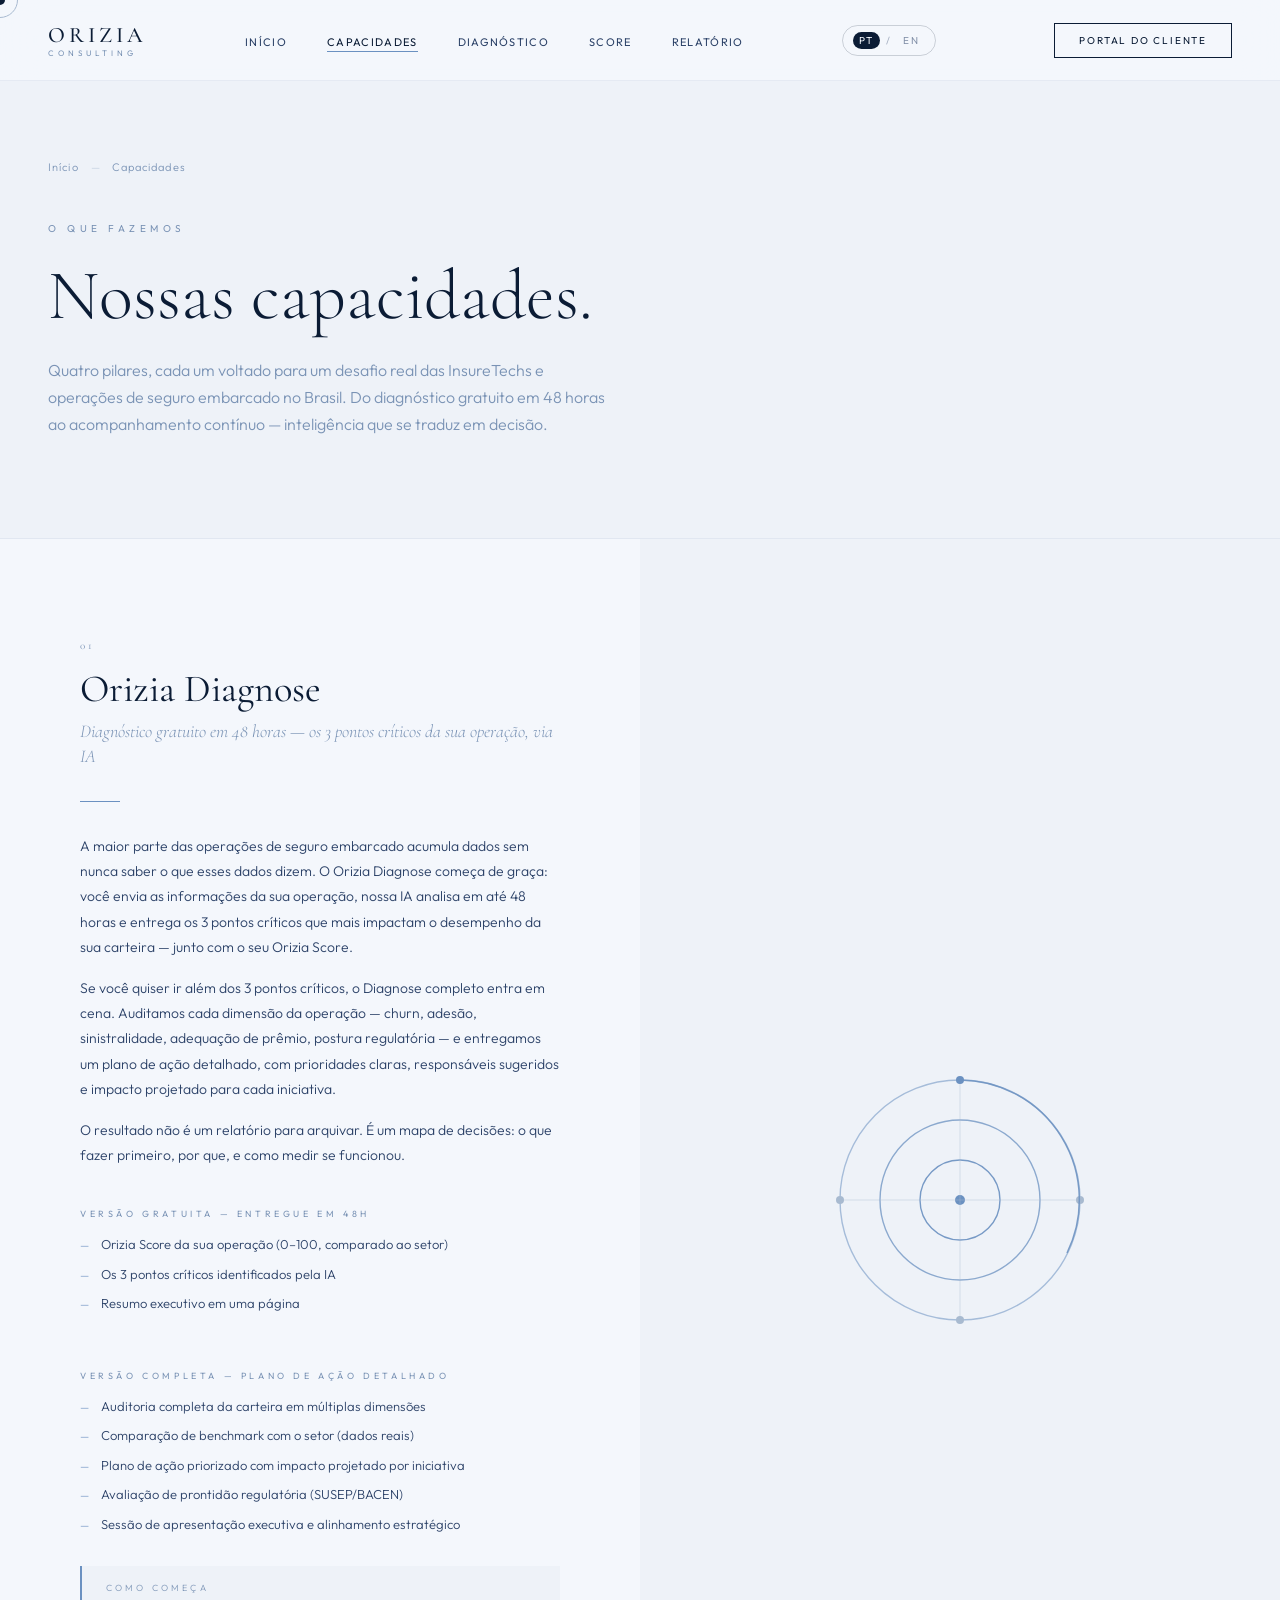
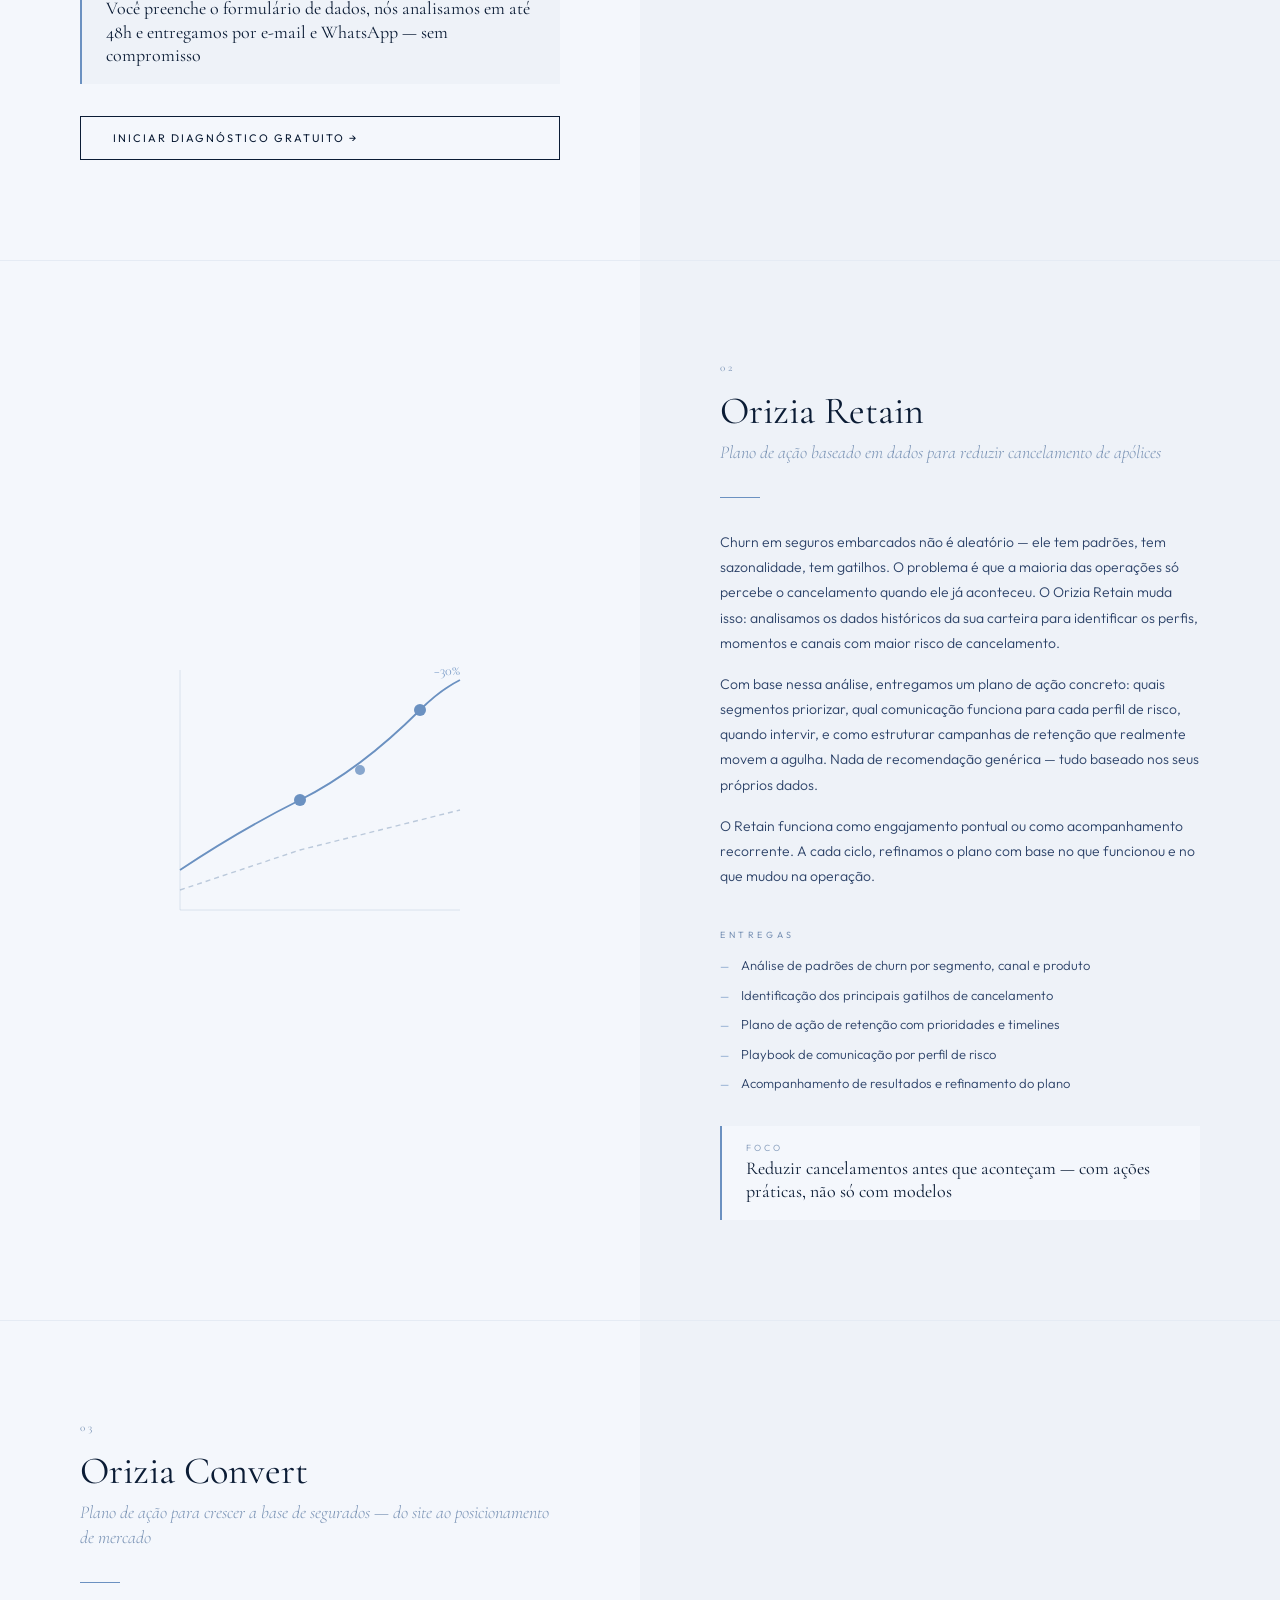
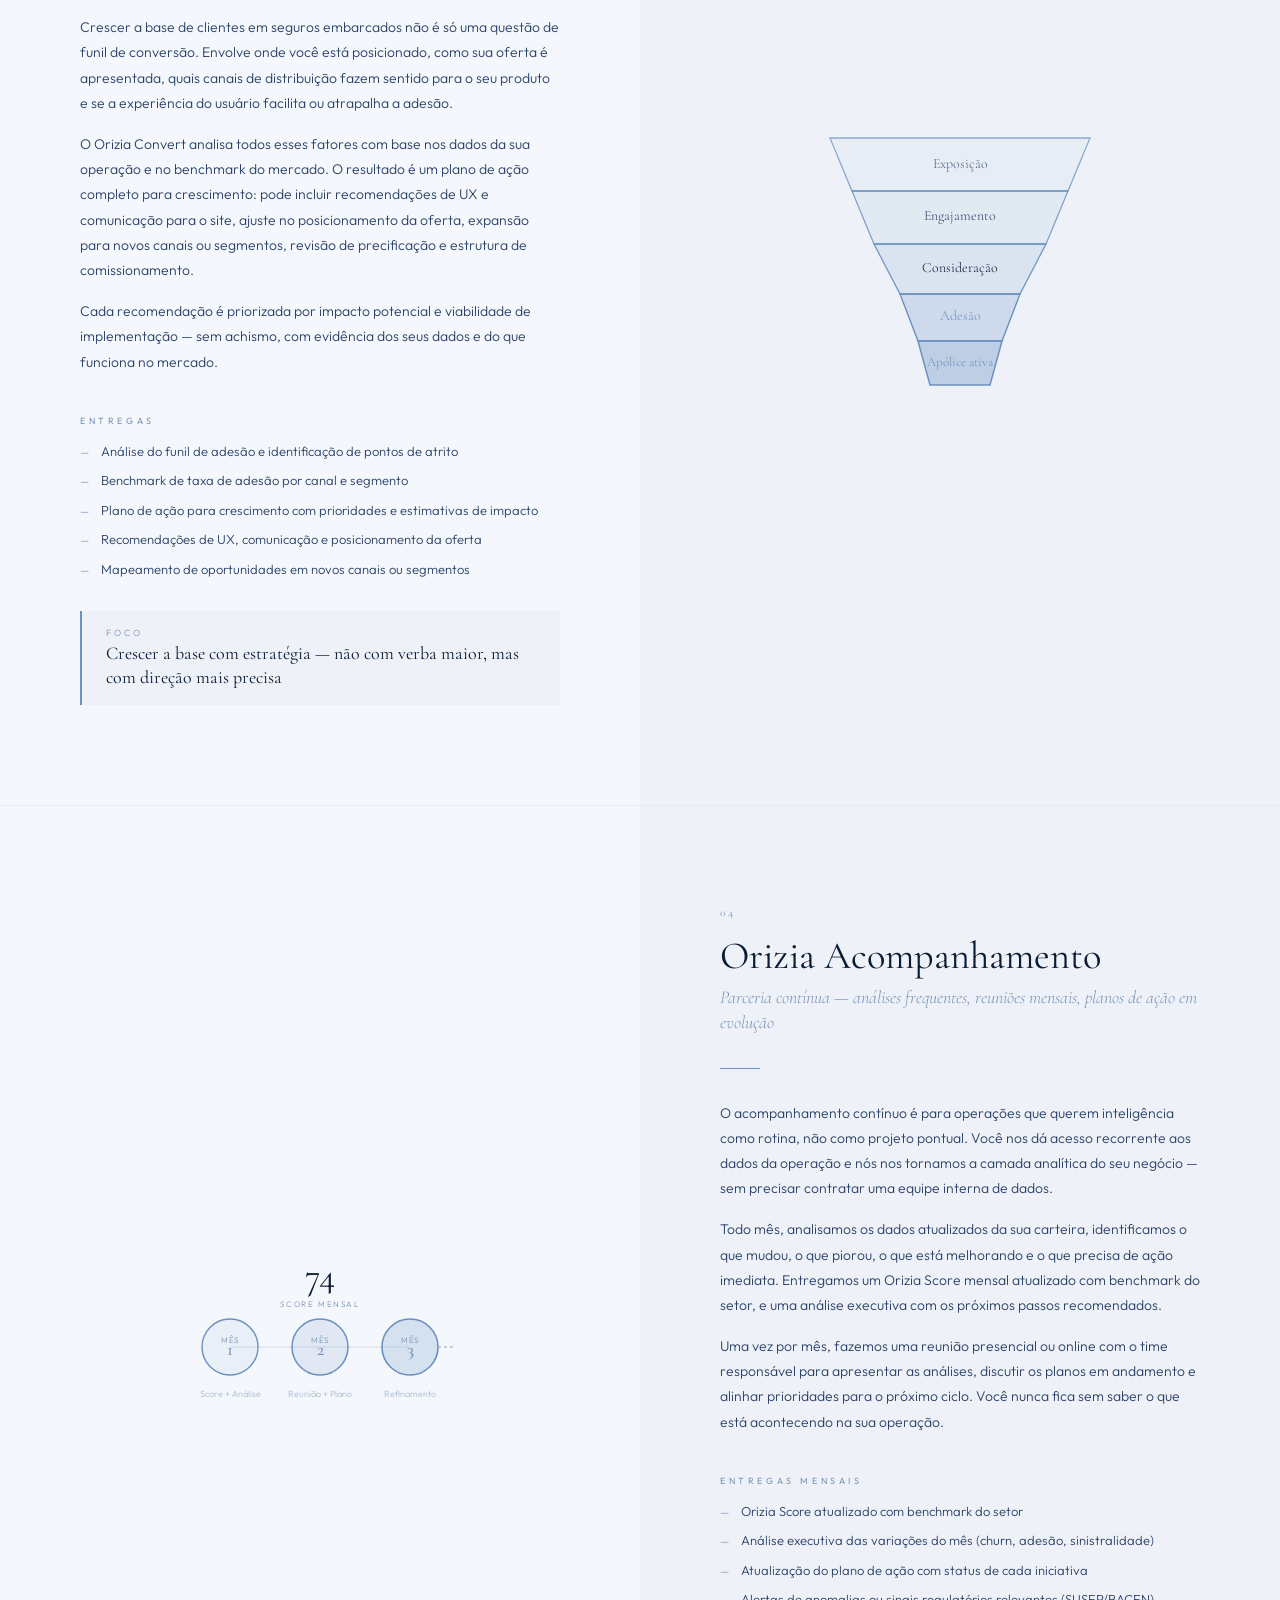
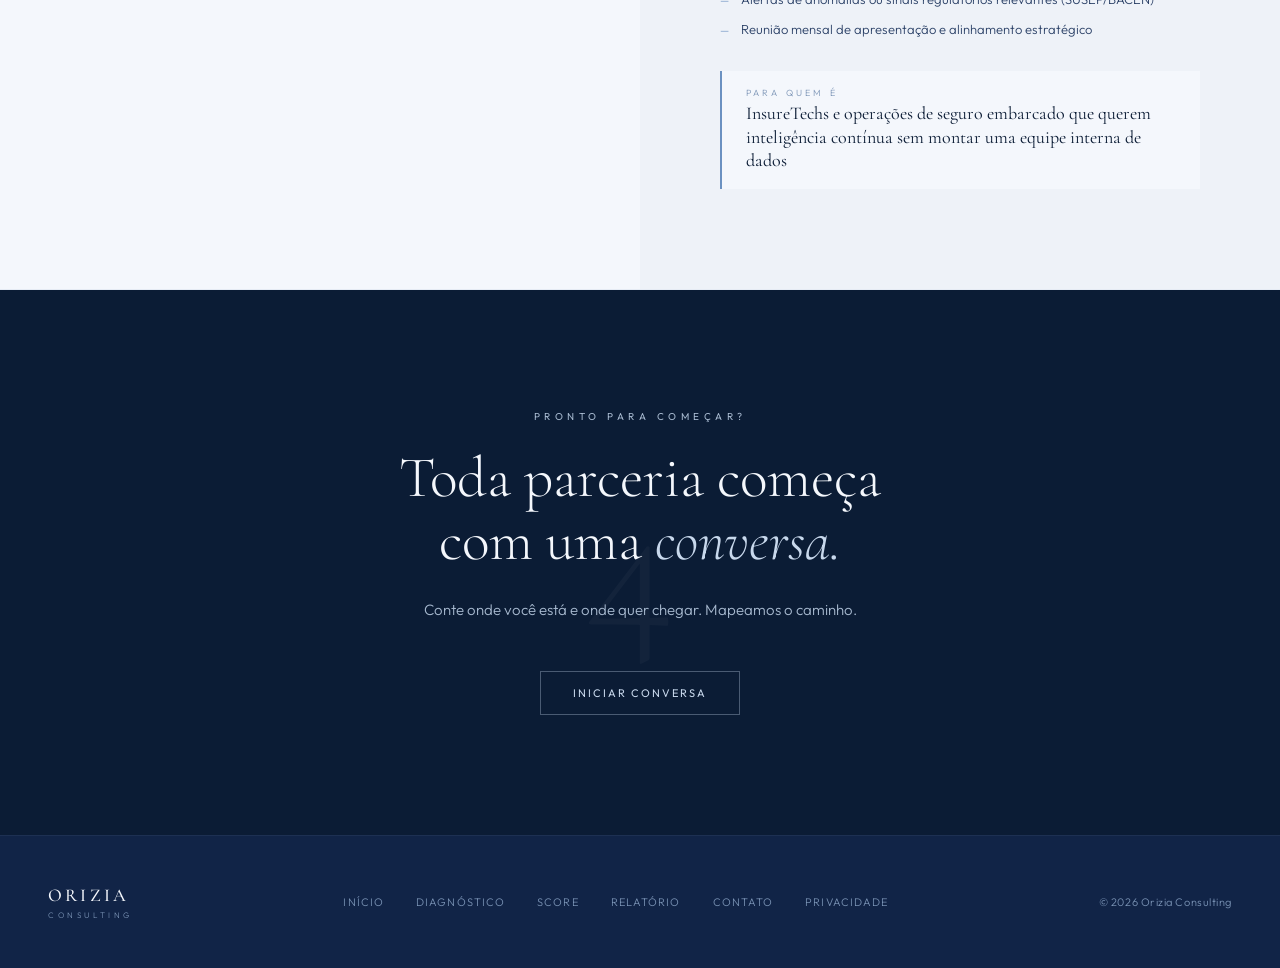
==== commit 22f3a135: "feat: diagnostico, privacidade, obrigado, nav updates + deploy guide Co-Authored-By: Claude Sonnet 4" ====
--- a/pages/capabilities.html
+++ b/pages/capabilities.html
@@ -5,6 +5,22 @@
   <meta name="viewport" content="width=device-width, initial-scale=1.0">
   <title>Nossas Capacidades — Orizia Consulting</title>
   <meta name="description" content="Seis frameworks proprietários para inteligência em seguros embarcados no Brasil.">
+
+  <!-- Favicon -->
+  <link rel="icon" type="image/svg+xml" href="../assets/favicon.svg">
+  <link rel="icon" type="image/png" href="../assets/favicon.png">
+  <link rel="apple-touch-icon" href="../assets/favicon.png">
+
+  <!-- Open Graph -->
+  <meta property="og:type" content="website">
+  <meta property="og:url" content="https://joaomari-oss.github.io/orizia/pages/capabilities.html">
+  <meta property="og:title" content="Nossas Capacidades — Orizia Consulting">
+  <meta property="og:description" content="Seis frameworks proprietários para inteligência em seguros embarcados no Brasil.">
+  <meta property="og:image" content="https://joaomari-oss.github.io/orizia/assets/og-image.png">
+  <meta property="og:image:width" content="1200">
+  <meta property="og:image:height" content="630">
+  <meta name="twitter:card" content="summary_large_image">
+  <meta name="twitter:image" content="https://joaomari-oss.github.io/orizia/assets/og-image.png">
   <style>
     :root{--navy:#0B1C35;--cream:#EEF2F8;--white:#F4F7FC;--text-dark:#0B1C35;--text-muted:#7A93B5}
     *,*::before,*::after{box-sizing:border-box;margin:0;padding:0}
@@ -32,17 +48,18 @@
         <span class="nav__logo-sub">Consulting</span>
       </a>
       <ul class="nav__links">
-        <li><a href="../index.html" class="nav__link">Início</a></li>
-        <li><a href="capabilities.html" class="nav__link active">Capacidades</a></li>
-        <li><a href="score.html" class="nav__link">Score</a></li>
-        <li><a href="report.html" class="nav__link">Relatório</a></li>
+        <li><a href="../index.html" class="nav__link" data-en="Home">Início</a></li>
+        <li><a href="capabilities.html" class="nav__link active" data-en="Capabilities">Capacidades</a></li>
+        <li><a href="diagnostico.html" class="nav__link" data-en="Diagnosis">Diagnóstico</a></li>
+        <li><a href="score.html" class="nav__link" data-en="Score">Score</a></li>
+        <li><a href="report.html" class="nav__link" data-en="Report">Relatório</a></li>
       </ul>
       <button class="nav__lang" data-lang-toggle type="button" aria-label="Trocar idioma">
         <span class="nav__lang-opt active" data-lang-pt>PT</span>
         <span class="nav__lang-sep">/</span>
         <span class="nav__lang-opt" data-lang-en>EN</span>
       </button>
-      <a href="contact.html" class="nav__cta">Iniciar conversa</a>
+      <a href="https://app.orizia.com.br" class="nav__cta" target="_blank" rel="noopener" data-en="Client Portal">Portal do Cliente</a>
       <button class="nav__hamburger" aria-label="Abrir menu">
         <span class="nav__hamburger-line"></span>
         <span class="nav__hamburger-line"></span>
@@ -53,12 +70,13 @@
 
   <div class="nav__mobile-overlay" role="dialog" aria-modal="true" aria-label="Navegação mobile">
     <ul class="nav__mobile-links">
-      <li><a href="../index.html" class="nav__mobile-link">Início</a></li>
-      <li><a href="capabilities.html" class="nav__mobile-link">Capacidades</a></li>
-      <li><a href="score.html" class="nav__mobile-link">Score</a></li>
-      <li><a href="report.html" class="nav__mobile-link">Relatório</a></li>
+      <li><a href="../index.html" class="nav__mobile-link" data-en="Home">Início</a></li>
+      <li><a href="capabilities.html" class="nav__mobile-link" data-en="Capabilities">Capacidades</a></li>
+      <li><a href="diagnostico.html" class="nav__mobile-link" data-en="Diagnosis">Diagnóstico</a></li>
+      <li><a href="score.html" class="nav__mobile-link" data-en="Score">Score</a></li>
+      <li><a href="report.html" class="nav__mobile-link" data-en="Report">Relatório</a></li>
     </ul>
-    <a href="contact.html" class="nav__mobile-cta">Iniciar conversa</a>
+    <a href="https://app.orizia.com.br" class="nav__mobile-cta" target="_blank" rel="noopener" data-en="Client Portal">Portal do Cliente</a>
     <div class="nav__mobile-bottom">
       <span class="nav__mobile-bottom-label">Contato</span>
       <a href="mailto:contato@orizia.com.br" class="nav__mobile-bottom-email">contato@orizia.com.br</a>
@@ -76,7 +94,7 @@
       <p class="eyebrow eyebrow--dark" style="margin-bottom:24px;">O que fazemos</p>
       <h1 class="page-hero__title reveal">Nossas capacidades.</h1>
       <p class="page-hero__subtitle reveal reveal-delay-1">
-        Seis frameworks proprietários, cada um voltado para uma dimensão específica do desafio de inteligência em seguros embarcados. Juntos, formam a camada analítica mais completa disponível para o mercado brasileiro.
+        Quatro pilares, cada um voltado para um desafio real das InsureTechs e operações de seguro embarcado no Brasil. Do diagnóstico gratuito em 48 horas ao acompanhamento contínuo — inteligência que se traduz em decisão.
       </p>
     </div>
   </section>
@@ -89,27 +107,36 @@
       <div class="capability-section__content">
         <p class="capability-section__number">01</p>
         <h2 class="capability-section__name" id="cap-diagnose">Orizia Diagnose</h2>
-        <p class="capability-section__tagline">Inteligência operacional completa para carteiras de seguros embarcados</p>
+        <p class="capability-section__tagline">Diagnóstico gratuito em 48 horas — os 3 pontos críticos da sua operação, via IA</p>
         <div class="capability-section__divider" aria-hidden="true"></div>
         <div class="capability-section__desc">
-          <p class="capability-section__para">A maior parte das operações de seguro embarcado acumula anos de dados sem nunca desenvolver uma visão coerente do que esses dados revelam. O Orizia Diagnose é o ponto de partida — uma auditoria rigorosa que mapeia cada dimensão do desempenho da sua carteira contra benchmarks internos, normas do setor e as dinâmicas específicas do seu canal de distribuição.</p>
-          <p class="capability-section__para">Analisamos padrões de cancelamento, taxas de adesão por segmento, frequência e severidade de sinistros, adequação de prêmios e postura de compliance regulatório. O resultado não é um relatório — é um mapa de decisões, estruturado em torno dos pontos de alavancagem específicos onde sua operação pode melhorar mais rápido.</p>
-          <p class="capability-section__para">Entregue ao longo de quatro semanas, o engajamento Diagnose produz uma matriz de ações priorizada, uma comparação de benchmark com o setor e uma baseline clara contra a qual todo o desempenho futuro será medido.</p>
+          <p class="capability-section__para">A maior parte das operações de seguro embarcado acumula dados sem nunca saber o que esses dados dizem. O Orizia Diagnose começa de graça: você envia as informações da sua operação, nossa IA analisa em até 48 horas e entrega os 3 pontos críticos que mais impactam o desempenho da sua carteira — junto com o seu Orizia Score.</p>
+          <p class="capability-section__para">Se você quiser ir além dos 3 pontos críticos, o Diagnose completo entra em cena. Auditamos cada dimensão da operação — churn, adesão, sinistralidade, adequação de prêmio, postura regulatória — e entregamos um plano de ação detalhado, com prioridades claras, responsáveis sugeridos e impacto projetado para cada iniciativa.</p>
+          <p class="capability-section__para">O resultado não é um relatório para arquivar. É um mapa de decisões: o que fazer primeiro, por que, e como medir se funcionou.</p>
         </div>
         <div class="capability-section__deliverables">
-          <p class="deliverables-title">Entregas</p>
-          <ul class="deliverables-list">
-            <li>Auditoria completa da performance da carteira em 18 dimensões</li>
-            <li>Comparação de benchmark com o setor e análise de gaps</li>
-            <li>Matriz de ações priorizada com impacto projetado</li>
-            <li>Avaliação de prontidão da infraestrutura de dados</li>
-            <li>Apresentação executiva e sessão de trabalho</li>
+          <p class="deliverables-title">Versão gratuita — entregue em 48h</p>
+          <ul class="deliverables-list">
+            <li>Orizia Score da sua operação (0–100, comparado ao setor)</li>
+            <li>Os 3 pontos críticos identificados pela IA</li>
+            <li>Resumo executivo em uma página</li>
+          </ul>
+        </div>
+        <div class="capability-section__deliverables" style="margin-top:24px;">
+          <p class="deliverables-title">Versão completa — plano de ação detalhado</p>
+          <ul class="deliverables-list">
+            <li>Auditoria completa da carteira em múltiplas dimensões</li>
+            <li>Comparação de benchmark com o setor (dados reais)</li>
+            <li>Plano de ação priorizado com impacto projetado por iniciativa</li>
+            <li>Avaliação de prontidão regulatória (SUSEP/BACEN)</li>
+            <li>Sessão de apresentação executiva e alinhamento estratégico</li>
           </ul>
         </div>
         <div class="capability-section__metric">
-          <p class="metric-label">Resultado esperado</p>
-          <p class="metric-value">Clareza sobre as 3 principais alavancas de melhoria em até 30 dias do início do engajamento</p>
-        </div>
+          <p class="metric-label">Como começa</p>
+          <p class="metric-value">Você preenche o formulário de dados, nós analisamos em até 48h e entregamos por e-mail e WhatsApp — sem compromisso</p>
+        </div>
+        <a href="diagnostico.html" class="btn btn--navy" style="margin-top:32px;" data-en="Start free diagnosis →">Iniciar diagnóstico gratuito →</a>
       </div>
       <div class="capability-section__visual" aria-hidden="true">
         <svg class="cap-svg" width="320" height="320" viewBox="0 0 320 320" fill="none" xmlns="http://www.w3.org/2000/svg">
@@ -133,26 +160,26 @@
       <div class="capability-section__content">
         <p class="capability-section__number">02</p>
         <h2 class="capability-section__name" id="cap-retain">Orizia Retain</h2>
-        <p class="capability-section__tagline">Inteligência preditiva de churn para seguros embarcados</p>
+        <p class="capability-section__tagline">Plano de ação baseado em dados para reduzir cancelamento de apólices</p>
         <div class="capability-section__divider" aria-hidden="true"></div>
         <div class="capability-section__desc">
-          <p class="capability-section__para">Churn é o problema mais custoso e mais prevenível dos seguros embarcados. O Orizia Retain é um modelo de machine learning treinado em dados comportamentais brasileiros de seguros embarcados, calibrado para prever quais segurados têm maior probabilidade de cancelar nos próximos 30, 60 e 90 dias — e por quê.</p>
-          <p class="capability-section__para">Diferente de modelos genéricos de propensão, o Retain é construído para as dinâmicas específicas dos canais embarcados: a relação entre o engajamento da plataforma host e o comportamento do seguro, a sazonalidade do cancelamento por segmento e o papel da experiência de sinistro na retenção futura.</p>
-          <p class="capability-section__para">O modelo alimenta diretamente a lógica de campanhas de retenção, permitindo que sua equipe atue no momento certo, pelo canal certo, com a mensagem certa — antes que a decisão de cancelamento seja tomada.</p>
+          <p class="capability-section__para">Churn em seguros embarcados não é aleatório — ele tem padrões, tem sazonalidade, tem gatilhos. O problema é que a maioria das operações só percebe o cancelamento quando ele já aconteceu. O Orizia Retain muda isso: analisamos os dados históricos da sua carteira para identificar os perfis, momentos e canais com maior risco de cancelamento.</p>
+          <p class="capability-section__para">Com base nessa análise, entregamos um plano de ação concreto: quais segmentos priorizar, qual comunicação funciona para cada perfil de risco, quando intervir, e como estruturar campanhas de retenção que realmente movem a agulha. Nada de recomendação genérica — tudo baseado nos seus próprios dados.</p>
+          <p class="capability-section__para">O Retain funciona como engajamento pontual ou como acompanhamento recorrente. A cada ciclo, refinamos o plano com base no que funcionou e no que mudou na operação.</p>
         </div>
         <div class="capability-section__deliverables">
           <p class="deliverables-title">Entregas</p>
           <ul class="deliverables-list">
-            <li>Modelo de propensão a churn com horizontes de 30/60/90 dias</li>
-            <li>Painel de estratificação de risco por segmento</li>
-            <li>Playbook de intervenção em retenção</li>
-            <li>Recalibração mensal do modelo</li>
-            <li>Integração com CRM e plataformas de comunicação</li>
+            <li>Análise de padrões de churn por segmento, canal e produto</li>
+            <li>Identificação dos principais gatilhos de cancelamento</li>
+            <li>Plano de ação de retenção com prioridades e timelines</li>
+            <li>Playbook de comunicação por perfil de risco</li>
+            <li>Acompanhamento de resultados e refinamento do plano</li>
           </ul>
         </div>
         <div class="capability-section__metric">
-          <p class="metric-label">Resultado esperado</p>
-          <p class="metric-value">Redução de 15–30% no churn de apólices em até 90 dias da ativação do modelo</p>
+          <p class="metric-label">Foco</p>
+          <p class="metric-value">Reduzir cancelamentos antes que aconteçam — com ações práticas, não só com modelos</p>
         </div>
       </div>
       <div class="capability-section__visual" aria-hidden="true">
@@ -174,26 +201,26 @@
       <div class="capability-section__content">
         <p class="capability-section__number">03</p>
         <h2 class="capability-section__name" id="cap-convert">Orizia Convert</h2>
-        <p class="capability-section__tagline">Inteligência de conversão em cada canal embarcado</p>
+        <p class="capability-section__tagline">Plano de ação para crescer a base de segurados — do site ao posicionamento de mercado</p>
         <div class="capability-section__divider" aria-hidden="true"></div>
         <div class="capability-section__desc">
-          <p class="capability-section__para">Taxas de adesão em seguros embarcados variam drasticamente entre canais, momentos e perfis de cliente — frequentemente por um fator de três a cinco. O Orizia Convert é a camada analítica que mostra exatamente por que isso acontece e o que fazer a respeito.</p>
-          <p class="capability-section__para">Mapeamos todo o funil de conversão da exposição à oferta até o primeiro pagamento de prêmio, identificando pontos de atrito, sensibilidade a preço e sinais comportamentais que preveem a adesão. O resultado é um playbook de conversão específico para cada canal — não boas práticas genéricas, mas evidência dos seus próprios dados.</p>
-          <p class="capability-section__para">O Convert funciona melhor como parceria contínua, com atualizações mensais do modelo conforme novos dados de oferta entram e o comportamento do canal evolui com a base de usuários da plataforma.</p>
+          <p class="capability-section__para">Crescer a base de clientes em seguros embarcados não é só uma questão de funil de conversão. Envolve onde você está posicionado, como sua oferta é apresentada, quais canais de distribuição fazem sentido para o seu produto e se a experiência do usuário facilita ou atrapalha a adesão.</p>
+          <p class="capability-section__para">O Orizia Convert analisa todos esses fatores com base nos dados da sua operação e no benchmark do mercado. O resultado é um plano de ação completo para crescimento: pode incluir recomendações de UX e comunicação para o site, ajuste no posicionamento da oferta, expansão para novos canais ou segmentos, revisão de precificação e estrutura de comissionamento.</p>
+          <p class="capability-section__para">Cada recomendação é priorizada por impacto potencial e viabilidade de implementação — sem achismo, com evidência dos seus dados e do que funciona no mercado.</p>
         </div>
         <div class="capability-section__deliverables">
           <p class="deliverables-title">Entregas</p>
           <ul class="deliverables-list">
-            <li>Mapeamento do funil de conversão e modelo de atribuição</li>
-            <li>Benchmark de adesão por canal e caminho de otimização</li>
-            <li>Análise de sensibilidade a preço por segmento e momento</li>
-            <li>Framework de teste A/B para mensagem e timing da oferta</li>
-            <li>Relatório mensal de desempenho de conversão</li>
+            <li>Análise do funil de adesão e identificação de pontos de atrito</li>
+            <li>Benchmark de taxa de adesão por canal e segmento</li>
+            <li>Plano de ação para crescimento com prioridades e estimativas de impacto</li>
+            <li>Recomendações de UX, comunicação e posicionamento da oferta</li>
+            <li>Mapeamento de oportunidades em novos canais ou segmentos</li>
           </ul>
         </div>
         <div class="capability-section__metric">
-          <p class="metric-label">Resultado esperado</p>
-          <p class="metric-value">Aumento de 12–22% na conversão de ofertas embarcadas em um trimestre</p>
+          <p class="metric-label">Foco</p>
+          <p class="metric-value">Crescer a base com estratégia — não com verba maior, mas com direção mais precisa</p>
         </div>
       </div>
       <div class="capability-section__visual" aria-hidden="true">
@@ -214,196 +241,57 @@
       </div>
     </article>
 
-    <!-- 04 Pulse -->
-    <article class="capability-section" aria-labelledby="cap-pulse">
+    <!-- 04 Acompanhamento Completo -->
+    <article class="capability-section" aria-labelledby="cap-acompanhamento">
       <div class="capability-section__content">
         <p class="capability-section__number">04</p>
-        <h2 class="capability-section__name" id="cap-pulse">Orizia Pulse</h2>
-        <p class="capability-section__tagline">Monitoramento contínuo com alertas operacionais inteligentes</p>
+        <h2 class="capability-section__name" id="cap-acompanhamento">Orizia Acompanhamento</h2>
+        <p class="capability-section__tagline">Parceria contínua — análises frequentes, reuniões mensais, planos de ação em evolução</p>
         <div class="capability-section__divider" aria-hidden="true"></div>
         <div class="capability-section__desc">
-          <p class="capability-section__para">Operações de seguro podem mudar drasticamente em semanas. Uma mudança na UX da plataforma host, um sinal regulatório, um evento macro em um segmento-chave — esses fatores criam ondas nos dados da sua carteira que, se detectados cedo, podem ser gerenciados. Se detectados tarde, viram crises.</p>
-          <p class="capability-section__para">O Orizia Pulse monitora sua operação embarcada continuamente, acompanhando os principais indicadores de desempenho e alertando sua equipe quando aparecem anomalias — antes que se tornem visíveis em relatórios trimestrais.</p>
-          <p class="capability-section__para">Toda semana você recebe um Pulse brief: um resumo de uma página do sinal mais importante nos dados da sua carteira, com indicação clara se requer ação imediata ou monitoramento contínuo.</p>
+          <p class="capability-section__para">O acompanhamento contínuo é para operações que querem inteligência como rotina, não como projeto pontual. Você nos dá acesso recorrente aos dados da operação e nós nos tornamos a camada analítica do seu negócio — sem precisar contratar uma equipe interna de dados.</p>
+          <p class="capability-section__para">Todo mês, analisamos os dados atualizados da sua carteira, identificamos o que mudou, o que piorou, o que está melhorando e o que precisa de ação imediata. Entregamos um Orizia Score mensal atualizado com benchmark do setor, e uma análise executiva com os próximos passos recomendados.</p>
+          <p class="capability-section__para">Uma vez por mês, fazemos uma reunião presencial ou online com o time responsável para apresentar as análises, discutir os planos em andamento e alinhar prioridades para o próximo ciclo. Você nunca fica sem saber o que está acontecendo na sua operação.</p>
         </div>
         <div class="capability-section__deliverables">
-          <p class="deliverables-title">Entregas</p>
-          <ul class="deliverables-list">
-            <li>Pulse brief semanal com identificação do sinal prioritário</li>
-            <li>Detecção de anomalias em tempo real em 24 KPIs</li>
-            <li>Análise mensal de tendências e alertas prospectivos</li>
-            <li>Monitoramento regulatório de sinais da SUSEP e BACEN</li>
-            <li>Analista dedicado para situações urgentes</li>
+          <p class="deliverables-title">Entregas mensais</p>
+          <ul class="deliverables-list">
+            <li>Orizia Score atualizado com benchmark do setor</li>
+            <li>Análise executiva das variações do mês (churn, adesão, sinistralidade)</li>
+            <li>Atualização do plano de ação com status de cada iniciativa</li>
+            <li>Alertas de anomalias ou sinais regulatórios relevantes (SUSEP/BACEN)</li>
+            <li>Reunião mensal de apresentação e alinhamento estratégico</li>
           </ul>
         </div>
         <div class="capability-section__metric">
-          <p class="metric-label">Resultado esperado</p>
-          <p class="metric-value">Detecção de anomalias operacionais 3,4 semanas antes, em média</p>
+          <p class="metric-label">Para quem é</p>
+          <p class="metric-value">InsureTechs e operações de seguro embarcado que querem inteligência contínua sem montar uma equipe interna de dados</p>
         </div>
       </div>
       <div class="capability-section__visual" aria-hidden="true">
-        <svg class="cap-svg" width="360" height="300" viewBox="0 0 360 300" fill="none" xmlns="http://www.w3.org/2000/svg">
-
-          <!-- Card shell -->
-          <rect x="20" y="20" width="320" height="260" rx="2" fill="#F4F7FC" stroke="#A8BAD0" stroke-width="1" opacity="0.5"/>
-
-          <!-- Card header -->
-          <text x="40" y="50" font-family="Outfit" font-size="8" font-weight="400" fill="#7A93B5" letter-spacing="0.3em">ORIZIA PULSE</text>
-          <text x="320" y="50" font-family="Outfit" font-size="8" fill="#A8BAD0" text-anchor="end" letter-spacing="0.1em">MAI 2026</text>
-          <line x1="40" y1="58" x2="320" y2="58" stroke="#A8BAD0" stroke-width="1" opacity="0.25"/>
-
-          <!-- Chart area: y 70–240, x 40–320 -->
-          <!-- Horizontal guides -->
-          <line x1="40" y1="100" x2="320" y2="100" stroke="#A8BAD0" stroke-width="1" opacity="0.18" stroke-dasharray="2 5"/>
-          <line x1="40" y1="155" x2="320" y2="155" stroke="#A8BAD0" stroke-width="1" opacity="0.28"/>
-          <line x1="40" y1="210" x2="320" y2="210" stroke="#A8BAD0" stroke-width="1" opacity="0.18" stroke-dasharray="2 5"/>
-
-          <!-- Y labels -->
-          <text x="33" y="104" font-family="Outfit" font-size="7" fill="#A8BAD0" text-anchor="end" letter-spacing="0.05em">MAX</text>
-          <text x="33" y="159" font-family="Outfit" font-size="7" fill="#A8BAD0" text-anchor="end" letter-spacing="0.05em">MÉD</text>
-          <text x="33" y="214" font-family="Outfit" font-size="7" fill="#A8BAD0" text-anchor="end" letter-spacing="0.05em">MIN</text>
-
-          <!-- X axis ticks -->
-          <line x1="40" y1="210" x2="40" y2="215" stroke="#A8BAD0" stroke-width="1" opacity="0.35"/>
-          <line x1="98" y1="210" x2="98" y2="215" stroke="#A8BAD0" stroke-width="1" opacity="0.35"/>
-          <line x1="156" y1="210" x2="156" y2="215" stroke="#A8BAD0" stroke-width="1" opacity="0.35"/>
-          <line x1="214" y1="210" x2="214" y2="215" stroke="#A8BAD0" stroke-width="1" opacity="0.35"/>
-          <line x1="272" y1="210" x2="272" y2="215" stroke="#A8BAD0" stroke-width="1" opacity="0.35"/>
-          <line x1="320" y1="210" x2="320" y2="215" stroke="#A8BAD0" stroke-width="1" opacity="0.35"/>
-          <text x="40" y="226" font-family="Outfit" font-size="7" fill="#A8BAD0" text-anchor="middle">Jan</text>
-          <text x="98" y="226" font-family="Outfit" font-size="7" fill="#A8BAD0" text-anchor="middle">Fev</text>
-          <text x="156" y="226" font-family="Outfit" font-size="7" fill="#A8BAD0" text-anchor="middle">Mar</text>
-          <text x="214" y="226" font-family="Outfit" font-size="7" fill="#A8BAD0" text-anchor="middle">Abr</text>
-          <text x="272" y="226" font-family="Outfit" font-size="7" fill="#A8BAD0" text-anchor="middle">Mai</text>
-
-          <!-- Area fill under signal -->
-          <path d="M40 158 C58 155 75 157 98 154 C120 151 135 158 156 155 C177 152 190 156 214 130 C224 117 234 148 250 155 C268 162 290 158 320 156 L320 210 L40 210 Z" fill="url(#pulseGrad)" opacity="0.18"/>
-          <defs>
-            <linearGradient id="pulseGrad" x1="180" y1="110" x2="180" y2="210" gradientUnits="userSpaceOnUse">
-              <stop offset="0%" stop-color="#6B91C1"/>
-              <stop offset="100%" stop-color="#6B91C1" stop-opacity="0"/>
-            </linearGradient>
-          </defs>
-
-          <!-- Baseline dashed -->
-          <path d="M40 156 L320 156" stroke="#A8BAD0" stroke-width="1" opacity="0.4" stroke-dasharray="3 5"/>
-
-          <!-- Signal line -->
-          <path d="M40 158 C58 155 75 157 98 154 C120 151 135 158 156 155 C177 152 190 156 214 130 C224 117 234 148 250 155 C268 162 290 158 320 156" stroke="#6B91C1" stroke-width="1.8" fill="none" stroke-linecap="round" stroke-linejoin="round"/>
-
-          <!-- Anomaly dot at peak -->
-          <circle cx="214" cy="130" r="4" fill="#6B91C1"/>
-          <circle cx="214" cy="130" r="9" fill="none" stroke="#6B91C1" stroke-width="1" opacity="0.3"/>
-
-          <!-- Callout line -->
-          <line x1="214" y1="120" x2="214" y2="94" stroke="#6B91C1" stroke-width="1" opacity="0.5" stroke-dasharray="2 3"/>
-
-          <!-- Callout badge -->
-          <rect x="138" y="74" width="152" height="22" rx="2" fill="#EEF2F8" stroke="#A8BAD0" stroke-width="1"/>
-          <text x="214" y="89" font-family="Outfit" font-size="8" font-weight="400" fill="#6B91C1" text-anchor="middle" letter-spacing="1.5">ANOMALIA DETECTADA</text>
-
-          <!-- Score chip bottom-right -->
-          <rect x="248" y="232" width="72" height="22" rx="2" fill="#EEF2F8" stroke="#A8BAD0" stroke-width="1" opacity="0.7"/>
-          <text x="284" y="247" font-family="Outfit" font-size="7" fill="#7A93B5" text-anchor="middle" letter-spacing="0.15em">ALERTA ATIVO</text>
-
-        </svg>
-      </div>
-    </article>
-
-    <!-- 05 Score -->
-    <article class="capability-section" aria-labelledby="cap-score">
-      <div class="capability-section__content">
-        <p class="capability-section__number">05</p>
-        <h2 class="capability-section__name" id="cap-score">Orizia Score</h2>
-        <p class="capability-section__tagline">Um único número composto para toda a operação embarcada</p>
-        <div class="capability-section__divider" aria-hidden="true"></div>
-        <div class="capability-section__desc">
-          <p class="capability-section__para">Equipes executivas precisam de um sinal sobre o qual possam agir rapidamente. O Orizia Score é esse sinal — um indicador composto mensal, pontuado de 0 a 100, que sintetiza controle de churn, performance de adesão, fit produto-mercado e risco da carteira em um único número interpretável.</p>
-          <p class="capability-section__para">Diferente de dashboards internos de KPIs, o Score é calibrado contra o setor — ou seja, um Score de 74 não descreve só a sua operação, ele a posiciona no contexto do mercado. Acima da média setorial de 62 é bom. Acima de 80 é excepcional.</p>
-          <p class="capability-section__para">O Score é entregue mensalmente com um brief de duas páginas explicando o que mudou, por quê e quais ações são recomendadas para melhorar no próximo período.</p>
-        </div>
-        <div class="capability-section__deliverables">
-          <p class="deliverables-title">Entregas</p>
-          <ul class="deliverables-list">
-            <li>Score composto mensal com quatro subindicadores</li>
-            <li>Comparação de benchmark com o setor</li>
-            <li>Score brief com recomendações de ação</li>
-            <li>Tendência histórica de 12 meses e projeção</li>
-            <li>Resumo executivo pronto para o board</li>
-          </ul>
-        </div>
-        <div class="capability-section__metric">
-          <p class="metric-label">Resultado esperado</p>
-          <p class="metric-value">Melhoria média do Score de 8–14 pontos em 6 meses de engajamento</p>
-        </div>
-      </div>
-      <div class="capability-section__visual" aria-hidden="true">
-        <svg class="cap-svg" width="260" height="260" viewBox="0 0 260 260" fill="none">
-          <circle cx="130" cy="130" r="100" fill="none" stroke="rgba(168,186,208,0.4)" stroke-width="1.4"/>
-          <circle cx="130" cy="130" r="100" fill="none" stroke="#6B91C1" stroke-width="2.4"
-            stroke-dasharray="502" stroke-dashoffset="130"
-            transform="rotate(-90 130 130)"/>
-          <text x="130" y="120" font-family="Cormorant Garamond" font-size="56" font-weight="400" fill="#0B1C35" text-anchor="middle">74</text>
-          <text x="130" y="148" font-family="Outfit" font-size="11" fill="#7A93B5" text-anchor="middle" letter-spacing="3">/ 100</text>
-          <circle cx="130" cy="30" r="5" fill="#6B91C1"/>
-        </svg>
-      </div>
-    </article>
-
-    <!-- 06 Intelligence -->
-    <article class="capability-section" aria-labelledby="cap-intelligence">
-      <div class="capability-section__content">
-        <p class="capability-section__number">06</p>
-        <h2 class="capability-section__name" id="cap-intelligence">Orizia Intelligence</h2>
-        <p class="capability-section__tagline">Construindo a infraestrutura analítica para independência duradoura</p>
-        <div class="capability-section__divider" aria-hidden="true"></div>
-        <div class="capability-section__desc">
-          <p class="capability-section__para">As operações de seguro mais ambiciosas não querem só insights — querem a capacidade de gerá-los de forma independente. O Orizia Intelligence é nossa trilha de infraestrutura: um programa estruturado para construir a capacidade analítica da sua equipe do zero.</p>
-          <p class="capability-section__para">Desenhamos e implementamos a arquitetura de dados, definimos o framework de KPIs, construímos os dashboards internos e treinamos seus analistas para operar a camada de inteligência sem dependência externa. O objetivo não é engajamento perpétuo — é sua equipe rodando tão bem quanto a nossa.</p>
-          <p class="capability-section__para">Engajamentos de Intelligence duram 6–12 meses e são estruturados em três fases: infraestrutura, transferência de capacidade e operação independente. Ao final, você é dono dos modelos, da arquitetura e da metodologia.</p>
-        </div>
-        <div class="capability-section__deliverables">
-          <p class="deliverables-title">Entregas</p>
-          <ul class="deliverables-list">
-            <li>Arquitetura e implementação do data warehouse</li>
-            <li>Framework de KPIs e biblioteca de dashboards</li>
-            <li>Programa de treinamento da equipe analítica</li>
-            <li>Transferência de metodologia e propriedade dos modelos</li>
-            <li>Independência operacional total ao fim do programa</li>
-          </ul>
-        </div>
-        <div class="capability-section__metric">
-          <p class="metric-label">Resultado esperado</p>
-          <p class="metric-value">Autonomia analítica completa em 6–12 meses, sem dependência externa contínua</p>
-        </div>
-      </div>
-      <div class="capability-section__visual" aria-hidden="true">
-        <svg class="cap-svg" style="direction:ltr" width="300" height="300" viewBox="0 0 300 300" fill="none">
-          <!-- Top: DATA CORE -->
-          <rect x="110" y="40" width="80" height="50" stroke="#6B91C1" stroke-width="1.6" fill="rgba(107,145,193,0.1)"/>
-          <!-- Mid-level: Ingestão | Modelos -->
-          <rect x="30" y="130" width="88" height="50" stroke="#6B91C1" stroke-width="1.4" fill="rgba(107,145,193,0.07)" opacity="0.9"/>
-          <rect x="182" y="130" width="88" height="50" stroke="#6B91C1" stroke-width="1.4" fill="rgba(107,145,193,0.07)" opacity="0.9"/>
-          <!-- Bottom row: Dashboards | KPIs | Relatórios -->
-          <rect x="15" y="222" width="78" height="50" stroke="#A8BAD0" stroke-width="1.4" fill="rgba(168,186,208,0.08)" opacity="0.85"/>
-          <rect x="111" y="222" width="78" height="50" stroke="#A8BAD0" stroke-width="1.4" fill="rgba(168,186,208,0.08)" opacity="0.85"/>
-          <rect x="207" y="222" width="78" height="50" stroke="#A8BAD0" stroke-width="1.4" fill="rgba(168,186,208,0.08)" opacity="0.85"/>
-          <!-- Connectors top → mid -->
-          <line x1="150" y1="90" x2="74" y2="130" stroke="#6B91C1" stroke-width="1.2" opacity="0.6"/>
-          <line x1="150" y1="90" x2="226" y2="130" stroke="#6B91C1" stroke-width="1.2" opacity="0.6"/>
-          <!-- Connectors mid-left → bottom -->
-          <line x1="74" y1="180" x2="54" y2="222" stroke="#A8BAD0" stroke-width="1.2" opacity="0.55"/>
-          <line x1="74" y1="180" x2="150" y2="222" stroke="#A8BAD0" stroke-width="1.2" opacity="0.5"/>
-          <!-- Connectors mid-right → bottom -->
-          <line x1="226" y1="180" x2="246" y2="222" stroke="#A8BAD0" stroke-width="1.2" opacity="0.55"/>
-          <line x1="226" y1="180" x2="150" y2="222" stroke="#A8BAD0" stroke-width="1.2" opacity="0.5"/>
-          <!-- Labels -->
-          <text x="150" y="65" font-family="Outfit" font-size="10" fill="#6B91C1" text-anchor="middle" dominant-baseline="middle" letter-spacing="1.2">DATA CORE</text>
-          <text x="74" y="155" font-family="Outfit" font-size="10" fill="#6B91C1" text-anchor="middle" dominant-baseline="middle" letter-spacing="0.4">Ingestão</text>
-          <text x="226" y="155" font-family="Outfit" font-size="10" fill="#6B91C1" text-anchor="middle" dominant-baseline="middle" letter-spacing="0.4">Modelos</text>
-          <text x="54" y="247" font-family="Outfit" font-size="9" fill="#A8BAD0" text-anchor="middle" dominant-baseline="middle" letter-spacing="0.2">Dashboards</text>
-          <text x="150" y="247" font-family="Outfit" font-size="10" fill="#A8BAD0" text-anchor="middle" dominant-baseline="middle" letter-spacing="0.4">KPIs</text>
-          <text x="246" y="247" font-family="Outfit" font-size="9" fill="#A8BAD0" text-anchor="middle" dominant-baseline="middle" letter-spacing="0.2">Relatórios</text>
+        <svg class="cap-svg" width="300" height="300" viewBox="0 0 300 300" fill="none">
+          <!-- Timeline circles with connecting line -->
+          <line x1="60" y1="150" x2="240" y2="150" stroke="#A8BAD0" stroke-width="1" opacity="0.4"/>
+          <!-- Month nodes -->
+          <circle cx="60" cy="150" r="28" fill="rgba(107,145,193,0.08)" stroke="#6B91C1" stroke-width="1.4"/>
+          <circle cx="150" cy="150" r="28" fill="rgba(107,145,193,0.14)" stroke="#6B91C1" stroke-width="1.5"/>
+          <circle cx="240" cy="150" r="28" fill="rgba(107,145,193,0.22)" stroke="#6B91C1" stroke-width="1.6"/>
+          <!-- Month labels -->
+          <text x="60" y="146" font-family="Outfit" font-size="8" fill="#7A93B5" text-anchor="middle" letter-spacing="0.1em">MÊS</text>
+          <text x="60" y="158" font-family="Cormorant Garamond" font-size="18" fill="#6B91C1" text-anchor="middle" font-weight="500">1</text>
+          <text x="150" y="146" font-family="Outfit" font-size="8" fill="#7A93B5" text-anchor="middle" letter-spacing="0.1em">MÊS</text>
+          <text x="150" y="158" font-family="Cormorant Garamond" font-size="18" fill="#6B91C1" text-anchor="middle" font-weight="500">2</text>
+          <text x="240" y="146" font-family="Outfit" font-size="8" fill="#7A93B5" text-anchor="middle" letter-spacing="0.1em">MÊS</text>
+          <text x="240" y="158" font-family="Cormorant Garamond" font-size="18" fill="#6B91C1" text-anchor="middle" font-weight="500">3</text>
+          <!-- Labels below -->
+          <text x="60" y="200" font-family="Outfit" font-size="9" fill="#A8BAD0" text-anchor="middle">Score + Análise</text>
+          <text x="150" y="200" font-family="Outfit" font-size="9" fill="#A8BAD0" text-anchor="middle">Reunião + Plano</text>
+          <text x="240" y="200" font-family="Outfit" font-size="9" fill="#A8BAD0" text-anchor="middle">Refinamento</text>
+          <!-- Arrow continuing -->
+          <path d="M268 150 L285 150" stroke="#6B91C1" stroke-width="1.5" opacity="0.5" stroke-dasharray="3 3"/>
+          <!-- Score indicator top -->
+          <text x="150" y="90" font-family="Cormorant Garamond" font-size="36" fill="#0B1C35" text-anchor="middle" font-weight="400">74</text>
+          <text x="150" y="110" font-family="Outfit" font-size="8" fill="#7A93B5" text-anchor="middle" letter-spacing="0.2em">SCORE MENSAL</text>
         </svg>
       </div>
     </article>
@@ -412,7 +300,7 @@
 
   <!-- CTA -->
   <section style="background:var(--navy);padding:120px 0;text-align:center;position:relative;overflow:hidden;" aria-labelledby="cap-cta-title">
-    <div style="position:absolute;inset:0;font-family:'Cormorant Garamond',serif;font-size:200px;font-weight:300;color:var(--white);opacity:0.03;display:flex;align-items:center;justify-content:center;letter-spacing:0.1em;user-select:none;" aria-hidden="true">6</div>
+    <div style="position:absolute;inset:0;font-family:'Cormorant Garamond',serif;font-size:200px;font-weight:300;color:var(--white);opacity:0.03;display:flex;align-items:center;justify-content:center;letter-spacing:0.1em;user-select:none;" aria-hidden="true">4</div>
     <div class="container" style="position:relative;z-index:1;">
       <p class="eyebrow" style="margin-bottom:24px;" data-en="Ready to begin?">Pronto para começar?</p>
       <h2 style="font-family:'Cormorant Garamond',serif;font-size:clamp(44px,4.5vw,68px);font-weight:300;color:var(--white);line-height:1.1;margin-bottom:24px;" id="cap-cta-title"
@@ -430,11 +318,13 @@
         <span style="font-family:'Cormorant Garamond',serif;font-size:18px;font-weight:500;letter-spacing:0.18em;color:var(--white);">ORIZIA</span>
         <span style="font-size:8px;letter-spacing:0.45em;text-transform:uppercase;color:var(--text-muted);">Consulting</span>
       </a>
-      <nav style="display:flex;gap:32px;" aria-label="Navegação do rodapé">
-        <a href="../index.html" style="font-size:11px;letter-spacing:0.1em;color:var(--text-muted);text-transform:uppercase;">Início</a>
-        <a href="score.html" style="font-size:11px;letter-spacing:0.1em;color:var(--text-muted);text-transform:uppercase;">Score</a>
-        <a href="report.html" style="font-size:11px;letter-spacing:0.1em;color:var(--text-muted);text-transform:uppercase;">Relatório</a>
-        <a href="contact.html" style="font-size:11px;letter-spacing:0.1em;color:var(--text-muted);text-transform:uppercase;">Contato</a>
+      <nav style="display:flex;gap:32px;flex-wrap:wrap;" aria-label="Navegação do rodapé">
+        <a href="../index.html" style="font-size:11px;letter-spacing:0.1em;color:var(--text-muted);text-transform:uppercase;" data-en="Home">Início</a>
+        <a href="diagnostico.html" style="font-size:11px;letter-spacing:0.1em;color:var(--text-muted);text-transform:uppercase;" data-en="Diagnosis">Diagnóstico</a>
+        <a href="score.html" style="font-size:11px;letter-spacing:0.1em;color:var(--text-muted);text-transform:uppercase;" data-en="Score">Score</a>
+        <a href="report.html" style="font-size:11px;letter-spacing:0.1em;color:var(--text-muted);text-transform:uppercase;" data-en="Report">Relatório</a>
+        <a href="contact.html" style="font-size:11px;letter-spacing:0.1em;color:var(--text-muted);text-transform:uppercase;" data-en="Contact">Contato</a>
+        <a href="privacidade.html" style="font-size:11px;letter-spacing:0.1em;color:var(--text-muted);text-transform:uppercase;" data-en="Privacy">Privacidade</a>
       </nav>
       <p style="font-size:11px;color:var(--text-muted);letter-spacing:0.05em;">© 2026 Orizia Consulting</p>
     </div>
